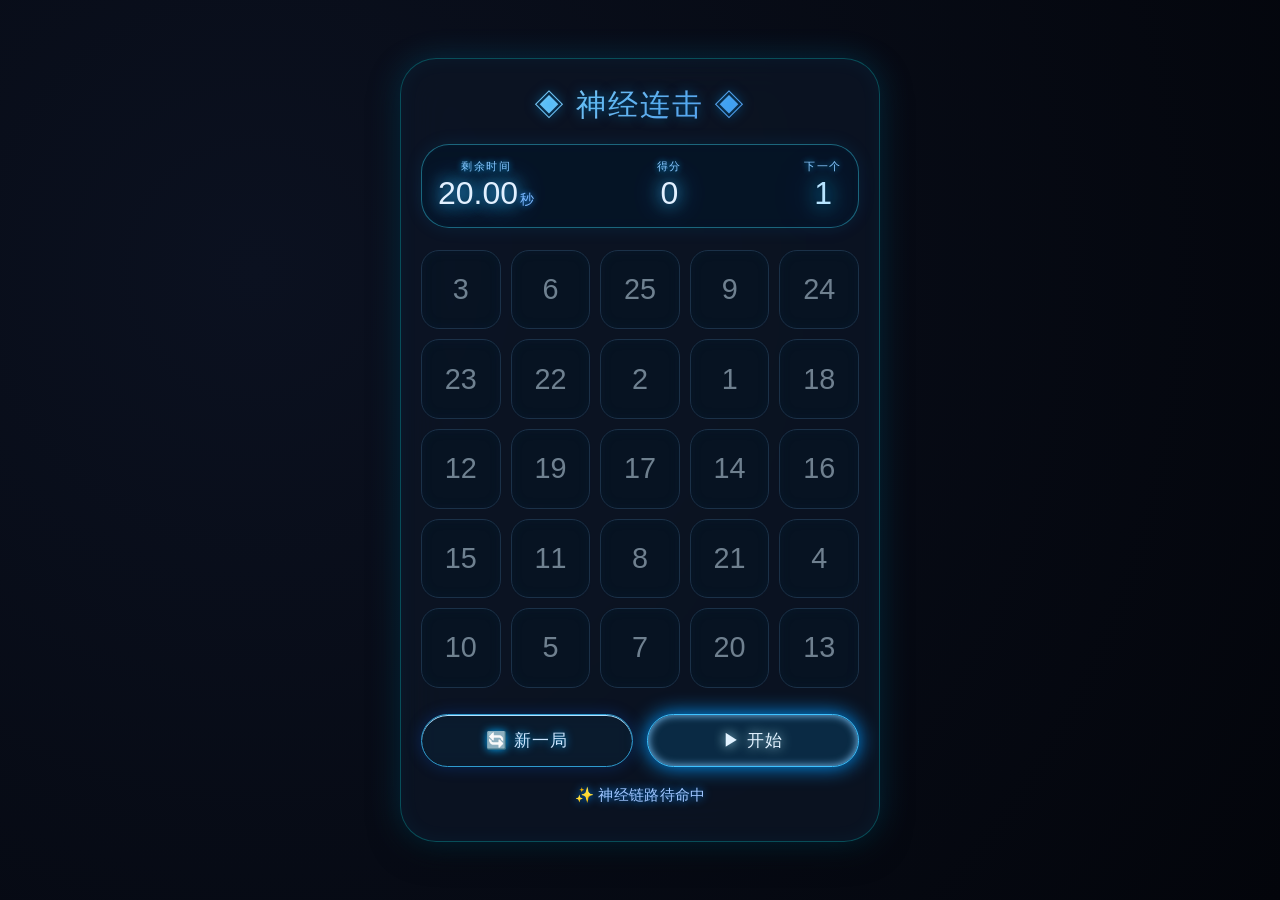
==== index.html @ 5bec57d3 "Rename number-game.html to index.html" ====
<!DOCTYPE html>
<html lang="zh">
<head>
  <meta charset="UTF-8">
  <meta name="viewport" content="width=device-width, initial-scale=1.0, maximum-scale=1.0, user-scalable=no, viewport-fit=cover">
  <title>神经连击 · 科技挑战</title>
  <style>
    * {
      box-sizing: border-box;
      margin: 0;
      user-select: none;
    }

    body {
      background: radial-gradient(circle at 20% 30%, #0b1120, #03050b);
      min-height: 100vh;
      display: flex;
      justify-content: center;
      align-items: center;
      font-family: 'Inter', 'Segoe UI', -apple-system, BlinkMacSystemFont, sans-serif;
      padding: 12px;
      margin: 0;
    }

    .game-container {
      max-width: 480px;
      width: 100%;
      background: rgba(12, 22, 38, 0.75);
      backdrop-filter: blur(20px);
      -webkit-backdrop-filter: blur(20px);
      border-radius: 36px;
      padding: 26px 20px 30px;
      border: 1px solid rgba(0, 255, 255, 0.25);
      box-shadow: 0 0 30px rgba(0, 180, 255, 0.2), 0 10px 30px rgba(0,0,0,0.6), inset 0 0 20px rgba(0, 200, 255, 0.05);
      transition: box-shadow 0.2s;
    }

    h1 {
      font-weight: 500;
      font-size: 1.9rem;
      letter-spacing: 2px;
      text-transform: uppercase;
      background: linear-gradient(135deg, #a0e9ff, #6cb4ee, #3f7ee6);
      -webkit-background-clip: text;
      background-clip: text;
      color: transparent;
      margin-bottom: 18px;
      text-align: center;
      text-shadow: 0 0 12px #00a6ff80;
    }

    /* 状态面板 — 科技发光 */
    .stats-panel {
      background: rgba(0, 20, 40, 0.5);
      border-radius: 28px;
      padding: 14px 16px;
      display: flex;
      justify-content: space-between;
      align-items: center;
      margin-bottom: 22px;
      border: 1px solid rgba(64, 224, 255, 0.4);
      box-shadow: 0 0 18px #00aaff1a, inset 0 0 6px #00e0ff0d;
      backdrop-filter: blur(4px);
    }

    .stat-item {
      display: flex;
      flex-direction: column;
      align-items: center;
    }

    .stat-label {
      font-size: 0.7rem;
      font-weight: 500;
      text-transform: uppercase;
      letter-spacing: 1.5px;
      color: #8dc9ff;
      text-shadow: 0 0 6px #0af;
    }

    .stat-value {
      font-size: 2rem;
      font-weight: 400;
      line-height: 1.2;
      color: #e2f0ff;
      text-shadow: 0 0 15px #3bc0ff, 0 0 30px #1e90ff;
      font-variant-numeric: tabular-nums;
    }

    .next-box .stat-value {
      color: #b7e4ff;
      text-shadow: 0 0 20px #00c8ff, 0 0 40px #0077ff;
    }

    .game-finished .next-box .stat-value {
      color: #4f6f8f !important;
      text-shadow: none !important;
      opacity: 0.5;
    }

    /* 网格 — 全息科技感 */
    .grid-container {
      display: grid;
      grid-template-columns: repeat(5, 1fr);
      gap: 10px;
      margin-bottom: 26px;
      aspect-ratio: 1 / 1;
    }

    .grid-cell {
      background: rgba(6, 20, 35, 0.7);
      backdrop-filter: blur(4px);
      -webkit-backdrop-filter: blur(4px);
      border-radius: 18px;
      border: 1.8px solid rgba(0, 210, 255, 0.5);
      box-shadow: 0 0 10px #00aaff33, inset 0 0 12px #002b4e;
      display: flex;
      align-items: center;
      justify-content: center;
      font-weight: 400;
      font-size: 1.8rem;
      color: #d6eeff;
      text-shadow: 0 0 12px #6cd0ff;
      transition: all 0.08s ease;
      aspect-ratio: 1 / 1;
      cursor: pointer;
      -webkit-tap-highlight-color: transparent;
    }

    /* 正确闪现 — 霓虹绿 */
    .grid-cell.correct-flash {
      background: #0f0f1f !important;
      border-color: #00ffc3 !important;
      box-shadow: 0 0 30px #00ffc3, inset 0 0 20px #00aa88 !important;
      color: #e0fff0 !important;
      text-shadow: 0 0 20px #aaffdd !important;
      transform: scale(0.96);
    }

    /* 错误闪现 — 霓虹红 */
    .grid-cell.wrong-flash {
      background: #1a0a0f !important;
      border-color: #ff3366 !important;
      box-shadow: 0 0 30px #ff3366, inset 0 0 15px #990033 !important;
      color: #ffe0e8 !important;
      text-shadow: 0 0 18px #ff99bb !important;
      transform: scale(0.96);
    }

    /* 未激活状态 */
    .game-inactive .grid-cell {
      opacity: 0.5;
      cursor: not-allowed;
      border-color: #2e506e;
      box-shadow: inset 0 0 8px #001e33;
      text-shadow: none;
    }

    .action-bar {
      display: flex;
      gap: 14px;
      justify-content: center;
    }

    /* 科技按钮 */
    .btn {
      background: rgba(10, 30, 50, 0.7);
      backdrop-filter: blur(8px);
      -webkit-backdrop-filter: blur(8px);
      border: 1.5px solid #2f9bcf;
      padding: 14px 16px;
      border-radius: 60px;
      font-weight: 500;
      font-size: 1.05rem;
      letter-spacing: 1px;
      color: #cce6ff;
      text-shadow: 0 0 8px #0af;
      flex: 1;
      cursor: pointer;
      transition: all 0.15s;
      box-shadow: 0 0 15px #0066ff40, inset 0 1px 0 #b0e0ff;
      -webkit-tap-highlight-color: transparent;
    }

    .btn:active {
      background: #1a4466;
      border-color: #7fd4ff;
      box-shadow: 0 0 22px #00a6ff, inset 0 0 8px #a0e0ff;
      transform: translateY(2px);
      color: white;
    }

    .btn-primary {
      background: #0a2a44;
      border: 1.8px solid #3ec2ff;
      color: #e2f2ff;
      box-shadow: 0 0 20px #0099ff, inset 0 0 8px #7fc9ff;
      text-shadow: 0 0 12px #b0f0ff;
    }

    .btn-primary:active {
      background: #1e4f7a;
      border-color: #a0e0ff;
      box-shadow: 0 0 30px #3ec2ff, inset 0 0 15px #cceeff;
    }

    .btn-primary:disabled {
      opacity: 0.4;
      pointer-events: none;
      border-color: #3f6a8f;
      box-shadow: none;
      text-shadow: none;
    }

    .message-area {
      margin-top: 18px;
      min-height: 26px;
      text-align: center;
      font-weight: 400;
      color: #9fc5ff;
      font-size: 0.95rem;
      text-shadow: 0 0 8px #0088ff;
      letter-spacing: 0.3px;
    }

    /* 小屏适配 */
    @media (max-width: 420px) {
      .game-container { padding: 20px 14px 24px; border-radius: 32px; }
      h1 { font-size: 1.6rem; }
      .stat-value { font-size: 1.7rem; }
      .grid-cell { font-size: 1.4rem; border-radius: 16px; }
      .btn { padding: 12px 10px; font-size: 0.95rem; }
    }

    @media (max-width: 360px) {
      .game-container { padding: 16px 10px 20px; }
      .stat-value { font-size: 1.4rem; }
      .grid-cell { font-size: 1.2rem; }
    }

    /* 附加单位微调 */
    .timer-unit {
      font-size: 0.9rem;
      margin-left: 2px;
      color: #7bb8ff;
      text-shadow: 0 0 6px #1e90ff;
      font-weight: 400;
    }
  </style>
</head>
<body>
<div class="game-container" id="gameContainer">
  <h1>◈ 神经连击 ◈</h1>

  <div class="stats-panel">
    <div class="stat-item">
      <span class="stat-label">剩余时间</span>
      <span class="stat-value" id="timerDisplay">20.00<span class="timer-unit">秒</span></span>
    </div>
    <div class="stat-item">
      <span class="stat-label">得分</span>
      <span class="stat-value" id="scoreDisplay">0</span>
    </div>
    <div class="stat-item next-box">
      <span class="stat-label">下一个</span>
      <span class="stat-value" id="nextDisplay">1</span>
    </div>
  </div>

  <div class="grid-container" id="gridContainer"></div>

  <div class="action-bar">
    <button class="btn" id="newGameBtn">🔄 新一局</button>
    <button class="btn btn-primary" id="startBtn">▶ 开始</button>
  </div>

  <div class="message-area" id="messageArea"></div>
</div>

<script>
  (function(){
    "use strict";

    const SIZE = 5;
    const TOTAL_CELLS = 25;
    const INIT_TIME = 20.0;

    let board = [];
    let expectedNumber = 1;
    let timeLeft = INIT_TIME;
    let gameActive = false;
    let gameFinished = false;
    let timerInterval = null;
    const TIMER_INTERVAL_MS = 20; // 毫秒刷新

    const gridEl = document.getElementById('gridContainer');
    const timerDisplay = document.getElementById('timerDisplay');
    const scoreDisplay = document.getElementById('scoreDisplay');
    const nextDisplay = document.getElementById('nextDisplay');
    const messageArea = document.getElementById('messageArea');
    const startBtn = document.getElementById('startBtn');
    const newGameBtn = document.getElementById('newGameBtn');
    const gameContainer = document.getElementById('gameContainer');

    // 辅助函数
    function shuffleArray(arr) {
      for (let i = arr.length - 1; i > 0; i--) {
        const j = Math.floor(Math.random() * (i + 1));
        [arr[i], arr[j]] = [arr[j], arr[i]];
      }
      return arr;
    }

    function generateRandomBoard() {
      const numbers = Array.from({ length: TOTAL_CELLS }, (_, i) => i + 1);
      shuffleArray(numbers);
      const newBoard = [];
      for (let i = 0; i < SIZE; i++) {
        const row = [];
        for (let j = 0; j < SIZE; j++) {
          row.push({ number: numbers[i * SIZE + j] });
        }
        newBoard.push(row);
      }
      return newBoard;
    }

    function resetBoardData() {
      board = generateRandomBoard();
      expectedNumber = 1;
    }

    function renderGrid() {
      gridEl.innerHTML = '';
      for (let r = 0; r < SIZE; r++) {
        for (let c = 0; c < SIZE; c++) {
          const cell = document.createElement('div');
          cell.className = 'grid-cell';
          cell.textContent = board[r][c].number;
          cell.dataset.row = r;
          cell.dataset.col = c;
          cell.dataset.number = board[r][c].number;
          gridEl.appendChild(cell);
        }
      }
      updateBodyClass();
    }

    // 更新时间显示，附加单位“秒”
    function formatTime(seconds) {
      if (seconds < 0) seconds = 0;
      const secs = Math.floor(seconds);
      const hundredths = Math.floor((seconds - secs) * 100);
      return `${secs}.${hundredths.toString().padStart(2, '0')}<span class="timer-unit">秒</span>`;
    }

    function updateStatsUI() {
      const score = Math.max(0, expectedNumber - 1);
      scoreDisplay.textContent = score;
      if (expectedNumber <= TOTAL_CELLS) {
        nextDisplay.textContent = expectedNumber;
      } else {
        nextDisplay.textContent = '✓';
      }
      // 更新 timer HTML（包含单位）
      timerDisplay.innerHTML = formatTime(timeLeft);
    }

    function updateFinishedClass() {
      if (gameFinished || timeLeft <= 0) {
        gameContainer.classList.add('game-finished');
      } else {
        gameContainer.classList.remove('game-finished');
      }
    }

    function updateBodyClass() {
      if (!gameActive || gameFinished) {
        gameContainer.classList.add('game-inactive');
      } else {
        gameContainer.classList.remove('game-inactive');
      }
    }

    function stopTimer() {
      if (timerInterval) {
        clearInterval(timerInterval);
        timerInterval = null;
      }
    }

    function startCountdown() {
      if (timerInterval) stopTimer();
      timerInterval = setInterval(() => {
        if (!gameActive) {
          stopTimer();
          return;
        }
        const decrement = TIMER_INTERVAL_MS / 1000;
        timeLeft = Math.max(0, timeLeft - decrement);
        updateStatsUI();
        
        if (timeLeft <= 0.005) {
          timeLeft = 0;
          updateStatsUI();
          gameActive = false;
          gameFinished = true;
          stopTimer();
          updateBodyClass();
          updateFinishedClass();
          messageArea.textContent = `⏰ 时间到 · 得分 ${expectedNumber - 1}`;
          startBtn.disabled = false;
          startBtn.textContent = '▶ 开始';
          renderGrid();
        }
      }, TIMER_INTERVAL_MS);
    }

    function finishGameVictory() {
      gameActive = false;
      gameFinished = true;
      stopTimer();
      updateBodyClass();
      updateFinishedClass();
      startBtn.disabled = false;
      startBtn.textContent = '▶ 开始';
      messageArea.textContent = `🎉 神经同步完成！满分 25`;
      renderGrid();
    }

    function flashCell(cellElement, type) {
      if (!cellElement) return;
      const flashClass = type === 'correct' ? 'correct-flash' : 'wrong-flash';
      cellElement.classList.add(flashClass);
      setTimeout(() => cellElement.classList.remove(flashClass), 200);
    }

    function handleCorrectClick(row, col, cellElement) {
      expectedNumber++;
      flashCell(cellElement, 'correct');
      updateStatsUI();
      if (expectedNumber > TOTAL_CELLS) {
        finishGameVictory();
      } else {
        messageArea.textContent = `⚡ 下一个 ${expectedNumber}`;
      }
    }

    function onGridClick(e) {
      const cell = e.target.closest('.grid-cell');
      if (!cell) return;
      if (!gameActive || gameFinished) {
        messageArea.textContent = '⏳ 点击「开始」激活';
        return;
      }
      const row = parseInt(cell.dataset.row);
      const col = parseInt(cell.dataset.col);
      const clickedNumber = board[row][col].number;
      if (clickedNumber === expectedNumber) {
        handleCorrectClick(row, col, cell);
      } else {
        flashCell(cell, 'wrong');
        messageArea.textContent = `❌ 应该点击 ${expectedNumber}`;
      }
    }

    function fullReset() {
      stopTimer();
      gameActive = false;
      gameFinished = false;
      resetBoardData();
      timeLeft = INIT_TIME;
      renderGrid();
      updateStatsUI();
      updateBodyClass();
      updateFinishedClass();
      startBtn.disabled = false;
      startBtn.textContent = '▶ 开始';
      messageArea.textContent = '🔄 新的一局 · 点击开始';
    }

    function startGame() {
      if (gameActive) return;
      if (timeLeft <= 0 || expectedNumber > TOTAL_CELLS || gameFinished) {
        fullReset();
        setTimeout(startGame, 20);
        return;
      }
      gameActive = true;
      gameFinished = false;
      startBtn.disabled = true;
      startBtn.textContent = '⚡ 进行中';
      messageArea.textContent = `🎯 从 1 开始 · 快！`;
      updateBodyClass();
      updateFinishedClass();
      if (timeLeft > 0) startCountdown();
      renderGrid();
      updateStatsUI();
    }

    function initApp() {
      resetBoardData();
      timeLeft = INIT_TIME;
      gameActive = false;
      gameFinished = false;
      renderGrid();
      updateStatsUI();
      updateBodyClass();
      updateFinishedClass();
      messageArea.textContent = '✨ 神经链路待命中';
      gridEl.addEventListener('click', onGridClick);
      startBtn.addEventListener('click', startGame);
      newGameBtn.addEventListener('click', fullReset);
    }

    initApp();
    window.addEventListener('touchstart', ()=>{}, { passive: true });
  })();
</script>
</body>
</html>
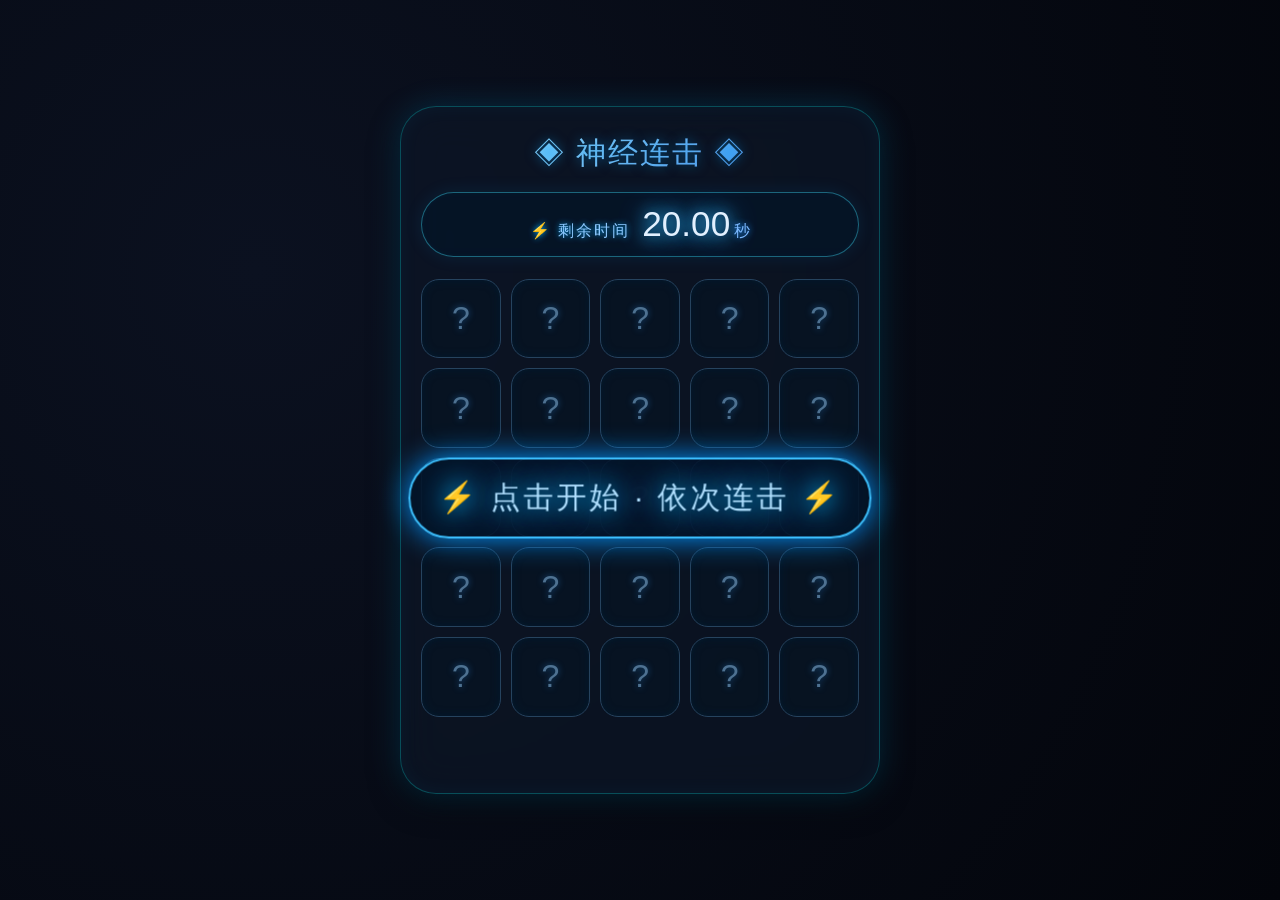
==== commit e21e9b79: "Update index.html" ====
--- a/index.html
+++ b/index.html
@@ -3,7 +3,7 @@
 <head>
   <meta charset="UTF-8">
   <meta name="viewport" content="width=device-width, initial-scale=1.0, maximum-scale=1.0, user-scalable=no, viewport-fit=cover">
-  <title>神经连击 · 科技挑战</title>
+  <title>神经连击 · 极简挑战</title>
   <style>
     * {
       box-sizing: border-box;
@@ -33,6 +33,7 @@
       border: 1px solid rgba(0, 255, 255, 0.25);
       box-shadow: 0 0 30px rgba(0, 180, 255, 0.2), 0 10px 30px rgba(0,0,0,0.6), inset 0 0 20px rgba(0, 200, 255, 0.05);
       transition: box-shadow 0.2s;
+      position: relative;
     }
 
     h1 {
@@ -49,37 +50,32 @@
       text-shadow: 0 0 12px #00a6ff80;
     }
 
-    /* 状态面板 — 科技发光 */
-    .stats-panel {
+    /* 计时器面板 — 只显示时间，居中 */
+    .timer-panel {
       background: rgba(0, 20, 40, 0.5);
-      border-radius: 28px;
-      padding: 14px 16px;
-      display: flex;
-      justify-content: space-between;
-      align-items: center;
+      border-radius: 48px;
+      padding: 10px 20px;
       margin-bottom: 22px;
       border: 1px solid rgba(64, 224, 255, 0.4);
       box-shadow: 0 0 18px #00aaff1a, inset 0 0 6px #00e0ff0d;
       backdrop-filter: blur(4px);
-    }
-
-    .stat-item {
       display: flex;
-      flex-direction: column;
-      align-items: center;
-    }
-
-    .stat-label {
-      font-size: 0.7rem;
+      justify-content: center;
+      align-items: baseline;
+    }
+
+    .timer-label {
+      font-size: 1rem;
       font-weight: 500;
       text-transform: uppercase;
-      letter-spacing: 1.5px;
+      letter-spacing: 2px;
       color: #8dc9ff;
       text-shadow: 0 0 6px #0af;
-    }
-
-    .stat-value {
-      font-size: 2rem;
+      margin-right: 12px;
+    }
+
+    .timer-value {
+      font-size: 2.2rem;
       font-weight: 400;
       line-height: 1.2;
       color: #e2f0ff;
@@ -87,23 +83,24 @@
       font-variant-numeric: tabular-nums;
     }
 
-    .next-box .stat-value {
-      color: #b7e4ff;
-      text-shadow: 0 0 20px #00c8ff, 0 0 40px #0077ff;
-    }
-
-    .game-finished .next-box .stat-value {
-      color: #4f6f8f !important;
-      text-shadow: none !important;
-      opacity: 0.5;
-    }
-
-    /* 网格 — 全息科技感 */
+    .timer-unit {
+      font-size: 1rem;
+      margin-left: 4px;
+      color: #7bb8ff;
+      text-shadow: 0 0 6px #1e90ff;
+      font-weight: 400;
+    }
+
+    /* 网格区域 — 相对定位用于居中提示 */
+    .grid-wrapper {
+      position: relative;
+      margin-bottom: 20px;
+    }
+
     .grid-container {
       display: grid;
       grid-template-columns: repeat(5, 1fr);
       gap: 10px;
-      margin-bottom: 26px;
       aspect-ratio: 1 / 1;
     }
 
@@ -127,7 +124,45 @@
       -webkit-tap-highlight-color: transparent;
     }
 
-    /* 正确闪现 — 霓虹绿 */
+    /* 隐藏数字（开始前）显示为 "?" */
+    .grid-cell.hidden-number {
+      color: #5f8aae;
+      text-shadow: 0 0 6px #1e62a0;
+      font-size: 2rem;
+      font-weight: 300;
+    }
+
+    /* 居中可点击引导 — 合并开始功能 */
+    .center-guide {
+      position: absolute;
+      top: 50%;
+      left: 50%;
+      transform: translate(-50%, -50%);
+      font-size: 1.9rem;
+      font-weight: 500;
+      color: #b0e0ff;
+      text-shadow: 0 0 25px #00c8ff, 0 0 40px #0077ff;
+      background: rgba(0, 20, 40, 0.6);
+      backdrop-filter: blur(12px);
+      -webkit-backdrop-filter: blur(12px);
+      padding: 18px 28px;
+      border-radius: 60px;
+      border: 2px solid #3ec2ff;
+      white-space: nowrap;
+      letter-spacing: 3px;
+      z-index: 10;
+      cursor: pointer;
+      box-shadow: 0 0 30px #0099ff;
+      transition: transform 0.15s, box-shadow 0.15s;
+    }
+
+    .center-guide:active {
+      transform: translate(-50%, -48%);
+      box-shadow: 0 0 40px #3ec2ff;
+      background: rgba(20, 50, 80, 0.7);
+    }
+
+    /* 正确/错误闪现 */
     .grid-cell.correct-flash {
       background: #0f0f1f !important;
       border-color: #00ffc3 !important;
@@ -137,7 +172,6 @@
       transform: scale(0.96);
     }
 
-    /* 错误闪现 — 霓虹红 */
     .grid-cell.wrong-flash {
       background: #1a0a0f !important;
       border-color: #ff3366 !important;
@@ -147,104 +181,137 @@
       transform: scale(0.96);
     }
 
-    /* 未激活状态 */
     .game-inactive .grid-cell {
-      opacity: 0.5;
-      cursor: not-allowed;
+      opacity: 0.8;
       border-color: #2e506e;
       box-shadow: inset 0 0 8px #001e33;
-      text-shadow: none;
-    }
-
-    .action-bar {
-      display: flex;
-      gap: 14px;
-      justify-content: center;
-    }
-
-    /* 科技按钮 */
-    .btn {
-      background: rgba(10, 30, 50, 0.7);
-      backdrop-filter: blur(8px);
-      -webkit-backdrop-filter: blur(8px);
-      border: 1.5px solid #2f9bcf;
-      padding: 14px 16px;
-      border-radius: 60px;
-      font-weight: 500;
-      font-size: 1.05rem;
-      letter-spacing: 1px;
-      color: #cce6ff;
-      text-shadow: 0 0 8px #0af;
-      flex: 1;
-      cursor: pointer;
-      transition: all 0.15s;
-      box-shadow: 0 0 15px #0066ff40, inset 0 1px 0 #b0e0ff;
-      -webkit-tap-highlight-color: transparent;
-    }
-
-    .btn:active {
-      background: #1a4466;
-      border-color: #7fd4ff;
-      box-shadow: 0 0 22px #00a6ff, inset 0 0 8px #a0e0ff;
-      transform: translateY(2px);
-      color: white;
-    }
-
-    .btn-primary {
-      background: #0a2a44;
-      border: 1.8px solid #3ec2ff;
-      color: #e2f2ff;
-      box-shadow: 0 0 20px #0099ff, inset 0 0 8px #7fc9ff;
-      text-shadow: 0 0 12px #b0f0ff;
-    }
-
-    .btn-primary:active {
-      background: #1e4f7a;
-      border-color: #a0e0ff;
-      box-shadow: 0 0 30px #3ec2ff, inset 0 0 15px #cceeff;
-    }
-
-    .btn-primary:disabled {
-      opacity: 0.4;
-      pointer-events: none;
-      border-color: #3f6a8f;
-      box-shadow: none;
-      text-shadow: none;
-    }
-
+    }
+
+    /* 消息区仅用于错误提示 */
     .message-area {
-      margin-top: 18px;
+      margin-top: 16px;
       min-height: 26px;
       text-align: center;
       font-weight: 400;
-      color: #9fc5ff;
+      color: #ffaa80;
       font-size: 0.95rem;
-      text-shadow: 0 0 8px #0088ff;
+      text-shadow: 0 0 8px #ff5500;
       letter-spacing: 0.3px;
+    }
+
+    /* 分享面板 — 无边框，强化等级，弱化得分，按钮下移 */
+    .share-panel {
+      position: absolute;
+      top: 16px;
+      left: 16px;
+      right: 16px;
+      bottom: 16px;
+      background: rgba(5, 18, 30, 0.98);
+      backdrop-filter: blur(30px);
+      -webkit-backdrop-filter: blur(30px);
+      border-radius: 40px;
+      /* 取消边框 */
+      border: none;
+      box-shadow: 0 0 60px #00aaff, inset 0 0 30px #003366;
+      display: flex;
+      flex-direction: column;
+      align-items: center;
+      justify-content: center;
+      padding: 40px 24px;
+      z-index: 50;
+      transition: opacity 0.25s;
+    }
+
+    .share-panel.hidden {
+      display: none;
+    }
+
+    .share-rank-icon {
+      font-size: 6rem;
+      margin-bottom: 20px;
+      filter: drop-shadow(0 0 30px cyan);
+    }
+
+    /* 得分行：标签和分数在同一行，字体完全一致 */
+    .share-score-row {
+      display: flex;
+      align-items: baseline;
+      justify-content: center;
+      gap: 8px;
+      margin-bottom: 25px;
+    }
+
+    .share-score-label,
+    .share-score-value {
+      font-size: 2.2rem;
+      font-weight: 300;
+      color: #b0c8e0;
+      text-shadow: 0 0 15px #1e62a0;
+      line-height: 1;
+    }
+
+    /* 等级强化：更大更亮 */
+    .share-rank-title {
+      font-size: 2.8rem;
+      font-weight: 500;
+      color: #e0f0ff;
+      text-shadow: 0 0 30px #3ec2ff, 0 0 60px #1e90ff;
+      margin: 10px 0 8px;
+      text-align: center;
+      letter-spacing: 2px;
+    }
+
+    .share-subtitle {
+      font-size: 1.2rem;
+      color: #7fb4e0;
+      margin-bottom: 40px;  /* 增加底部间距，让按钮更靠下 */
+      letter-spacing: 1px;
+    }
+
+    /* 再来一局按钮缩小、不加粗、向下移动 */
+    .share-btn {
+      background: transparent;
+      border: 2px solid #3ec2ff;
+      color: #cce6ff;
+      padding: 10px 28px;
+      border-radius: 50px;
+      font-size: 1.1rem;
+      font-weight: 400;
+      margin-top: 30px;      /* 进一步下移 */
+      box-shadow: 0 0 20px #0099ff;
+      cursor: pointer;
+      backdrop-filter: blur(8px);
+      transition: all 0.15s;
+      text-shadow: 0 0 5px #7fc9ff;
+    }
+
+    .share-btn:active {
+      background: #1a4466;
+      border-color: #a0e0ff;
+      box-shadow: 0 0 30px #3ec2ff;
+      transform: translateY(3px);
     }
 
     /* 小屏适配 */
     @media (max-width: 420px) {
-      .game-container { padding: 20px 14px 24px; border-radius: 32px; }
+      .game-container { padding: 20px 14px 24px; }
       h1 { font-size: 1.6rem; }
-      .stat-value { font-size: 1.7rem; }
+      .timer-value { font-size: 1.8rem; }
       .grid-cell { font-size: 1.4rem; border-radius: 16px; }
-      .btn { padding: 12px 10px; font-size: 0.95rem; }
+      .center-guide { font-size: 1.4rem; padding: 14px 20px; white-space: nowrap; }
+      .share-rank-icon { font-size: 5rem; }
+      .share-score-label,
+      .share-score-value { font-size: 1.8rem; }
+      .share-rank-title { font-size: 2.2rem; }
+      .share-btn { font-size: 1rem; padding: 8px 24px; }
     }
 
     @media (max-width: 360px) {
       .game-container { padding: 16px 10px 20px; }
-      .stat-value { font-size: 1.4rem; }
+      .timer-value { font-size: 1.5rem; }
       .grid-cell { font-size: 1.2rem; }
-    }
-
-    /* 附加单位微调 */
-    .timer-unit {
-      font-size: 0.9rem;
-      margin-left: 2px;
-      color: #7bb8ff;
-      text-shadow: 0 0 6px #1e90ff;
-      font-weight: 400;
+      .center-guide { font-size: 1.2rem; padding: 10px 16px; }
+      .share-rank-title { font-size: 1.9rem; }
     }
   </style>
 </head>
@@ -252,29 +319,35 @@
 <div class="game-container" id="gameContainer">
   <h1>◈ 神经连击 ◈</h1>
 
-  <div class="stats-panel">
-    <div class="stat-item">
-      <span class="stat-label">剩余时间</span>
-      <span class="stat-value" id="timerDisplay">20.00<span class="timer-unit">秒</span></span>
+  <!-- 主游戏区域 -->
+  <div id="gameMainArea">
+    <div class="timer-panel">
+      <span class="timer-label">⚡ 剩余时间</span>
+      <span class="timer-value" id="timerDisplay">20.00<span class="timer-unit">秒</span></span>
     </div>
-    <div class="stat-item">
-      <span class="stat-label">得分</span>
-      <span class="stat-value" id="scoreDisplay">0</span>
+
+    <div class="grid-wrapper">
+      <div class="grid-container" id="gridContainer"></div>
+      <div class="center-guide" id="centerGuide">⚡ 点击开始 · 依次连击 ⚡</div>
     </div>
-    <div class="stat-item next-box">
-      <span class="stat-label">下一个</span>
-      <span class="stat-value" id="nextDisplay">1</span>
+
+    <div class="message-area" id="messageArea"></div>
+  </div>
+
+  <!-- 分享面板 (无边框) -->
+  <div class="share-panel hidden" id="sharePanel">
+    <div class="share-rank-icon" id="shareIcon">🧠</div>
+    
+    <!-- 得分与数字同行，样式一致 -->
+    <div class="share-score-row">
+      <span class="share-score-label">得分</span>
+      <span class="share-score-value" id="shareScore">0</span>
     </div>
+
+    <div class="share-rank-title" id="shareRankTitle">入门神经元</div>
+    <div class="share-subtitle" id="shareSubtitle">—— 继续同步 ——</div>
+    <button class="share-btn" id="playAgainBtn">↻ 再来一局</button>
   </div>
-
-  <div class="grid-container" id="gridContainer"></div>
-
-  <div class="action-bar">
-    <button class="btn" id="newGameBtn">🔄 新一局</button>
-    <button class="btn btn-primary" id="startBtn">▶ 开始</button>
-  </div>
-
-  <div class="message-area" id="messageArea"></div>
 </div>
 
 <script>
@@ -291,18 +364,57 @@
     let gameActive = false;
     let gameFinished = false;
     let timerInterval = null;
-    const TIMER_INTERVAL_MS = 20; // 毫秒刷新
+    const TIMER_INTERVAL_MS = 20;
+
+    // 音效
+    let audioCtx = null;
+    function initAudio() {
+      if (audioCtx) return audioCtx;
+      try {
+        audioCtx = new (window.AudioContext || window.webkitAudioContext)();
+      } catch(e) {}
+      return audioCtx;
+    }
+    function playCorrectSound() {
+      const ctx = initAudio();
+      if (!ctx) return;
+      if (ctx.state === 'suspended') ctx.resume().then(() => playTone(ctx, 880, 0.09, 'sine', 0.15, 1320));
+      else playTone(ctx, 880, 0.09, 'sine', 0.15, 1320);
+    }
+    function playWrongSound() {
+      const ctx = initAudio();
+      if (!ctx) return;
+      if (ctx.state === 'suspended') ctx.resume().then(() => playTone(ctx, 280, 0.15, 'sawtooth', 0.2, 220));
+      else playTone(ctx, 280, 0.15, 'sawtooth', 0.2, 220);
+    }
+    function playTone(ctx, freq, duration, type='sine', volume=0.18, endFreq=null) {
+      const now = ctx.currentTime;
+      const osc = ctx.createOscillator();
+      const gain = ctx.createGain();
+      osc.type = type;
+      osc.frequency.setValueAtTime(freq, now);
+      if (endFreq) osc.frequency.exponentialRampToValueAtTime(endFreq, now + duration);
+      gain.gain.setValueAtTime(volume, now);
+      gain.gain.exponentialRampToValueAtTime(0.001, now + duration);
+      osc.connect(gain).connect(ctx.destination);
+      osc.start();
+      osc.stop(now + duration);
+    }
 
     const gridEl = document.getElementById('gridContainer');
     const timerDisplay = document.getElementById('timerDisplay');
-    const scoreDisplay = document.getElementById('scoreDisplay');
-    const nextDisplay = document.getElementById('nextDisplay');
     const messageArea = document.getElementById('messageArea');
-    const startBtn = document.getElementById('startBtn');
-    const newGameBtn = document.getElementById('newGameBtn');
+    const centerGuide = document.getElementById('centerGuide');
     const gameContainer = document.getElementById('gameContainer');
-
-    // 辅助函数
+    const gameMainArea = document.getElementById('gameMainArea');
+    const sharePanel = document.getElementById('sharePanel');
+    const playAgainBtn = document.getElementById('playAgainBtn');
+
+    const shareIcon = document.getElementById('shareIcon');
+    const shareScore = document.getElementById('shareScore');
+    const shareRankTitle = document.getElementById('shareRankTitle');
+    const shareSubtitle = document.getElementById('shareSubtitle');
+
     function shuffleArray(arr) {
       for (let i = arr.length - 1; i > 0; i--) {
         const j = Math.floor(Math.random() * (i + 1));
@@ -332,21 +444,35 @@
 
     function renderGrid() {
       gridEl.innerHTML = '';
+      const hideNumbers = (!gameActive && !gameFinished);
+      
       for (let r = 0; r < SIZE; r++) {
         for (let c = 0; c < SIZE; c++) {
           const cell = document.createElement('div');
           cell.className = 'grid-cell';
-          cell.textContent = board[r][c].number;
+          if (hideNumbers) {
+            cell.classList.add('hidden-number');
+            cell.textContent = '?';
+          } else {
+            cell.textContent = board[r][c].number;
+          }
           cell.dataset.row = r;
           cell.dataset.col = c;
           cell.dataset.number = board[r][c].number;
           gridEl.appendChild(cell);
         }
       }
+      
+      if (!gameActive && !gameFinished) {
+        centerGuide.style.display = 'block';
+        centerGuide.textContent = '⚡ 点击开始 · 依次连击 ⚡';
+      } else {
+        centerGuide.style.display = 'none';
+      }
+      
       updateBodyClass();
     }
 
-    // 更新时间显示，附加单位“秒”
     function formatTime(seconds) {
       if (seconds < 0) seconds = 0;
       const secs = Math.floor(seconds);
@@ -354,15 +480,7 @@
       return `${secs}.${hundredths.toString().padStart(2, '0')}<span class="timer-unit">秒</span>`;
     }
 
-    function updateStatsUI() {
-      const score = Math.max(0, expectedNumber - 1);
-      scoreDisplay.textContent = score;
-      if (expectedNumber <= TOTAL_CELLS) {
-        nextDisplay.textContent = expectedNumber;
-      } else {
-        nextDisplay.textContent = '✓';
-      }
-      // 更新 timer HTML（包含单位）
+    function updateTimerUI() {
       timerDisplay.innerHTML = formatTime(timeLeft);
     }
 
@@ -387,6 +505,16 @@
         clearInterval(timerInterval);
         timerInterval = null;
       }
+    }
+
+    function proceedToShare() {
+      stopTimer();
+      gameActive = false;
+      gameFinished = true;
+      updateBodyClass();
+      updateFinishedClass();
+      renderGrid();
+      showSharePanel();
     }
 
     function startCountdown() {
@@ -398,34 +526,18 @@
         }
         const decrement = TIMER_INTERVAL_MS / 1000;
         timeLeft = Math.max(0, timeLeft - decrement);
-        updateStatsUI();
+        updateTimerUI();
         
         if (timeLeft <= 0.005) {
           timeLeft = 0;
-          updateStatsUI();
-          gameActive = false;
-          gameFinished = true;
-          stopTimer();
-          updateBodyClass();
-          updateFinishedClass();
-          messageArea.textContent = `⏰ 时间到 · 得分 ${expectedNumber - 1}`;
-          startBtn.disabled = false;
-          startBtn.textContent = '▶ 开始';
-          renderGrid();
+          updateTimerUI();
+          proceedToShare();
         }
       }, TIMER_INTERVAL_MS);
     }
 
     function finishGameVictory() {
-      gameActive = false;
-      gameFinished = true;
-      stopTimer();
-      updateBodyClass();
-      updateFinishedClass();
-      startBtn.disabled = false;
-      startBtn.textContent = '▶ 开始';
-      messageArea.textContent = `🎉 神经同步完成！满分 25`;
-      renderGrid();
+      proceedToShare();
     }
 
     function flashCell(cellElement, type) {
@@ -438,7 +550,7 @@
     function handleCorrectClick(row, col, cellElement) {
       expectedNumber++;
       flashCell(cellElement, 'correct');
-      updateStatsUI();
+      playCorrectSound();
       if (expectedNumber > TOTAL_CELLS) {
         finishGameVictory();
       } else {
@@ -450,7 +562,7 @@
       const cell = e.target.closest('.grid-cell');
       if (!cell) return;
       if (!gameActive || gameFinished) {
-        messageArea.textContent = '⏳ 点击「开始」激活';
+        messageArea.textContent = '⏳ 点击上方「开始」';
         return;
       }
       const row = parseInt(cell.dataset.row);
@@ -460,6 +572,7 @@
         handleCorrectClick(row, col, cell);
       } else {
         flashCell(cell, 'wrong');
+        playWrongSound();
         messageArea.textContent = `❌ 应该点击 ${expectedNumber}`;
       }
     }
@@ -471,12 +584,11 @@
       resetBoardData();
       timeLeft = INIT_TIME;
       renderGrid();
-      updateStatsUI();
+      updateTimerUI();
       updateBodyClass();
       updateFinishedClass();
-      startBtn.disabled = false;
-      startBtn.textContent = '▶ 开始';
-      messageArea.textContent = '🔄 新的一局 · 点击开始';
+      messageArea.textContent = '';
+      hideSharePanel();
     }
 
     function startGame() {
@@ -488,14 +600,40 @@
       }
       gameActive = true;
       gameFinished = false;
-      startBtn.disabled = true;
-      startBtn.textContent = '⚡ 进行中';
       messageArea.textContent = `🎯 从 1 开始 · 快！`;
       updateBodyClass();
       updateFinishedClass();
+      renderGrid();
       if (timeLeft > 0) startCountdown();
-      renderGrid();
-      updateStatsUI();
+      updateTimerUI();
+    }
+
+    function getRankFromScore(score) {
+      if (score <= 5) return { title: '🧬 入门神经元', icon: '🦠', sub: '突触还没长全' };
+      if (score <= 10) return { title: '⚡ 突触学徒', icon: '🔌', sub: '偶尔漏电' };
+      if (score <= 15) return { title: '🌐 神经漫游者', icon: '🧿', sub: '信号开始清晰' };
+      if (score <= 20) return { title: '🚀 超频意识', icon: '💫', sub: '接近光速反应' };
+      return { title: '🧠 全脑同步大师', icon: '♾️', sub: '已解锁终极专注' };
+    }
+
+    function updateSharePanel() {
+      const score = Math.max(0, expectedNumber - 1);
+      const rank = getRankFromScore(score);
+      shareScore.textContent = score;
+      shareIcon.textContent = rank.icon;
+      shareRankTitle.textContent = rank.title;
+      shareSubtitle.textContent = `—— ${rank.sub} ——`;
+    }
+
+    function showSharePanel() {
+      updateSharePanel();
+      gameMainArea.style.display = 'none';
+      sharePanel.classList.remove('hidden');
+    }
+
+    function hideSharePanel() {
+      sharePanel.classList.add('hidden');
+      gameMainArea.style.display = 'block';
     }
 
     function initApp() {
@@ -504,13 +642,24 @@
       gameActive = false;
       gameFinished = false;
       renderGrid();
-      updateStatsUI();
+      updateTimerUI();
       updateBodyClass();
       updateFinishedClass();
-      messageArea.textContent = '✨ 神经链路待命中';
+      messageArea.textContent = '';
+      
       gridEl.addEventListener('click', onGridClick);
-      startBtn.addEventListener('click', startGame);
-      newGameBtn.addEventListener('click', fullReset);
+      
+      centerGuide.addEventListener('click', (e) => {
+        e.stopPropagation();
+        startGame();
+      });
+      
+      playAgainBtn.addEventListener('click', () => {
+        fullReset();
+      });
+      
+      sharePanel.classList.add('hidden');
+      gameMainArea.style.display = 'block';
     }
 
     initApp();
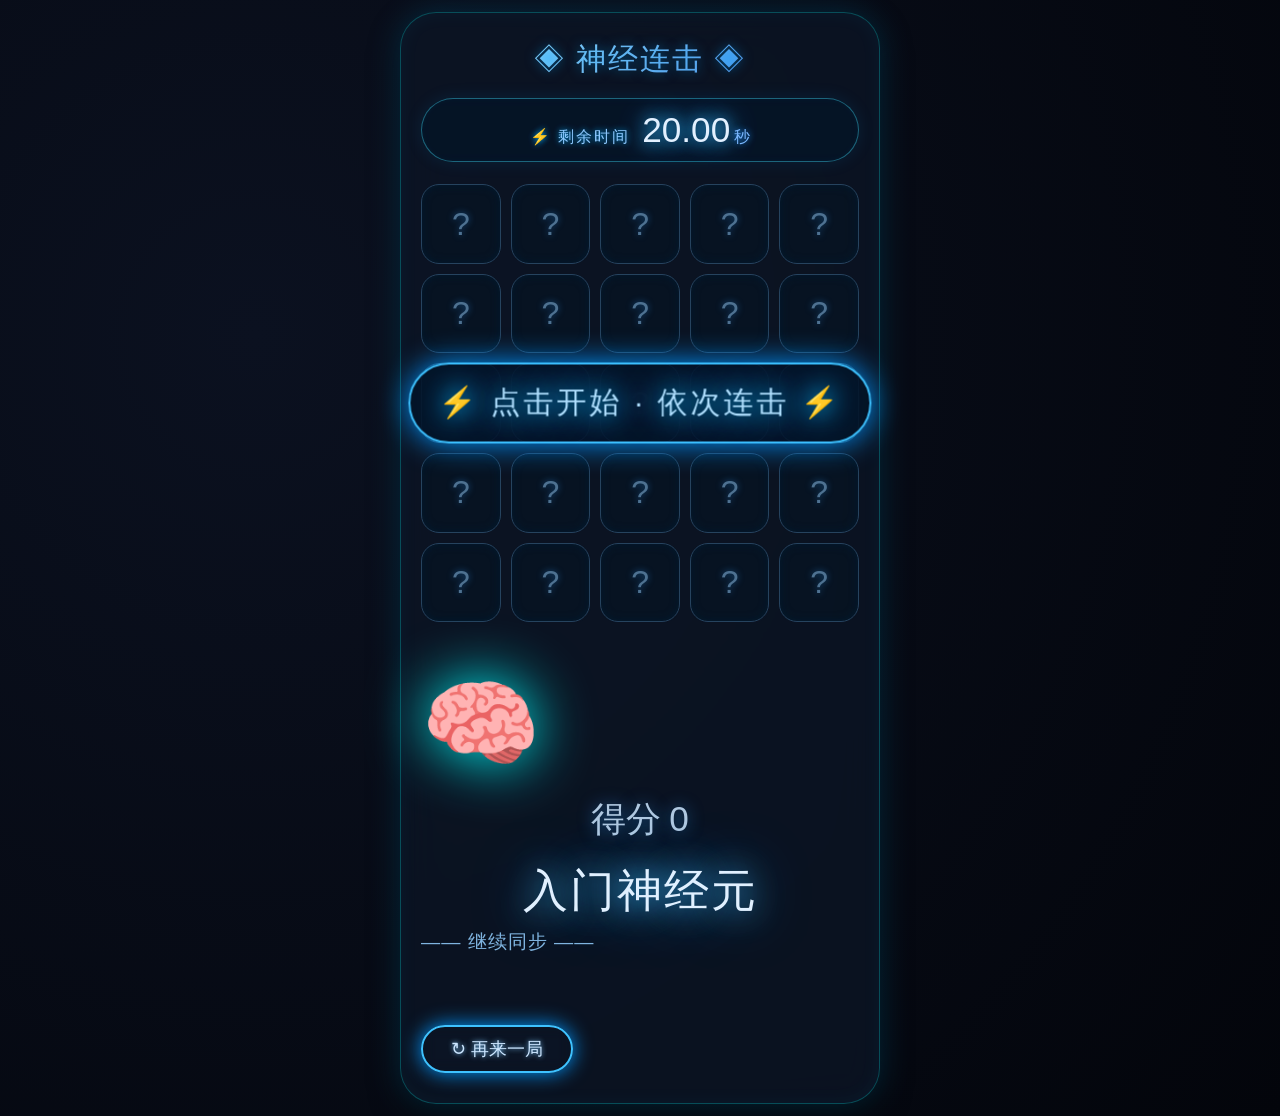
==== commit 15ddc72c: "Remove share panel from index.html" ====
--- a/index.html
+++ b/index.html
@@ -335,7 +335,6 @@
   </div>
 
   <!-- 分享面板 (无边框) -->
-  <div class="share-panel hidden" id="sharePanel">
     <div class="share-rank-icon" id="shareIcon">🧠</div>
     
     <!-- 得分与数字同行，样式一致 -->
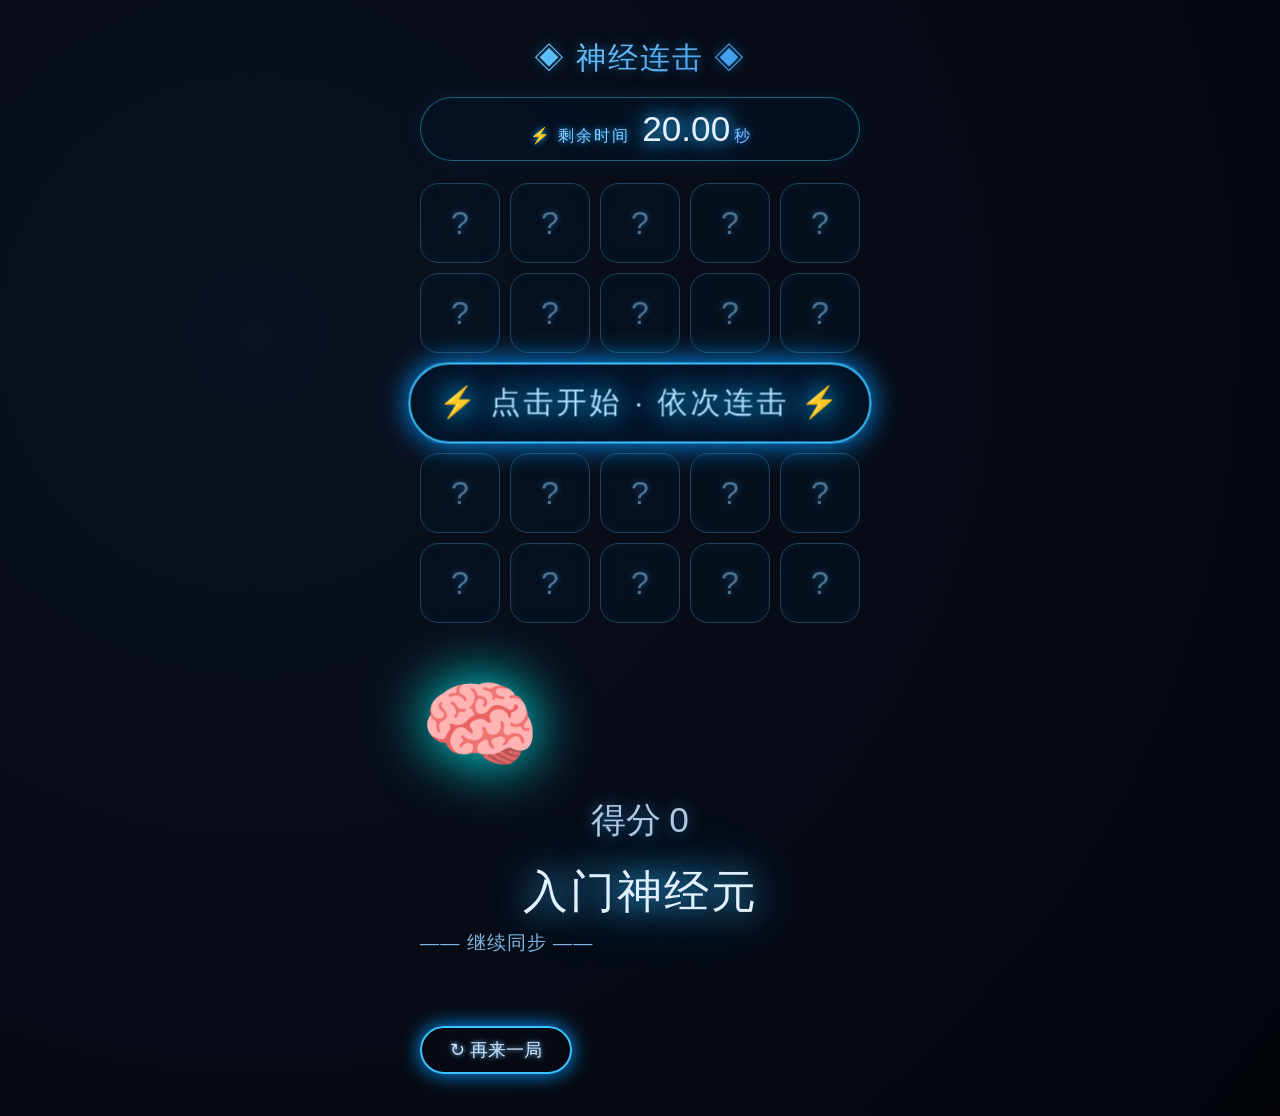
==== commit 0ed35fa5: "移除首页游戏容器的边框和阴影效果 - 移除 .game-container 的 border、box-shadow 和 backdrop-filter - 将背景改为透明，移除圆角效果 - 简化容器样" ====
--- a/index.html
+++ b/index.html
@@ -25,14 +25,14 @@
     .game-container {
       max-width: 480px;
       width: 100%;
-      background: rgba(12, 22, 38, 0.75);
-      backdrop-filter: blur(20px);
-      -webkit-backdrop-filter: blur(20px);
-      border-radius: 36px;
+      background: transparent;
+      backdrop-filter: none;
+      -webkit-backdrop-filter: none;
+      border-radius: 0;
       padding: 26px 20px 30px;
-      border: 1px solid rgba(0, 255, 255, 0.25);
-      box-shadow: 0 0 30px rgba(0, 180, 255, 0.2), 0 10px 30px rgba(0,0,0,0.6), inset 0 0 20px rgba(0, 200, 255, 0.05);
-      transition: box-shadow 0.2s;
+      border: none;
+      box-shadow: none;
+      transition: none;
       position: relative;
     }
 
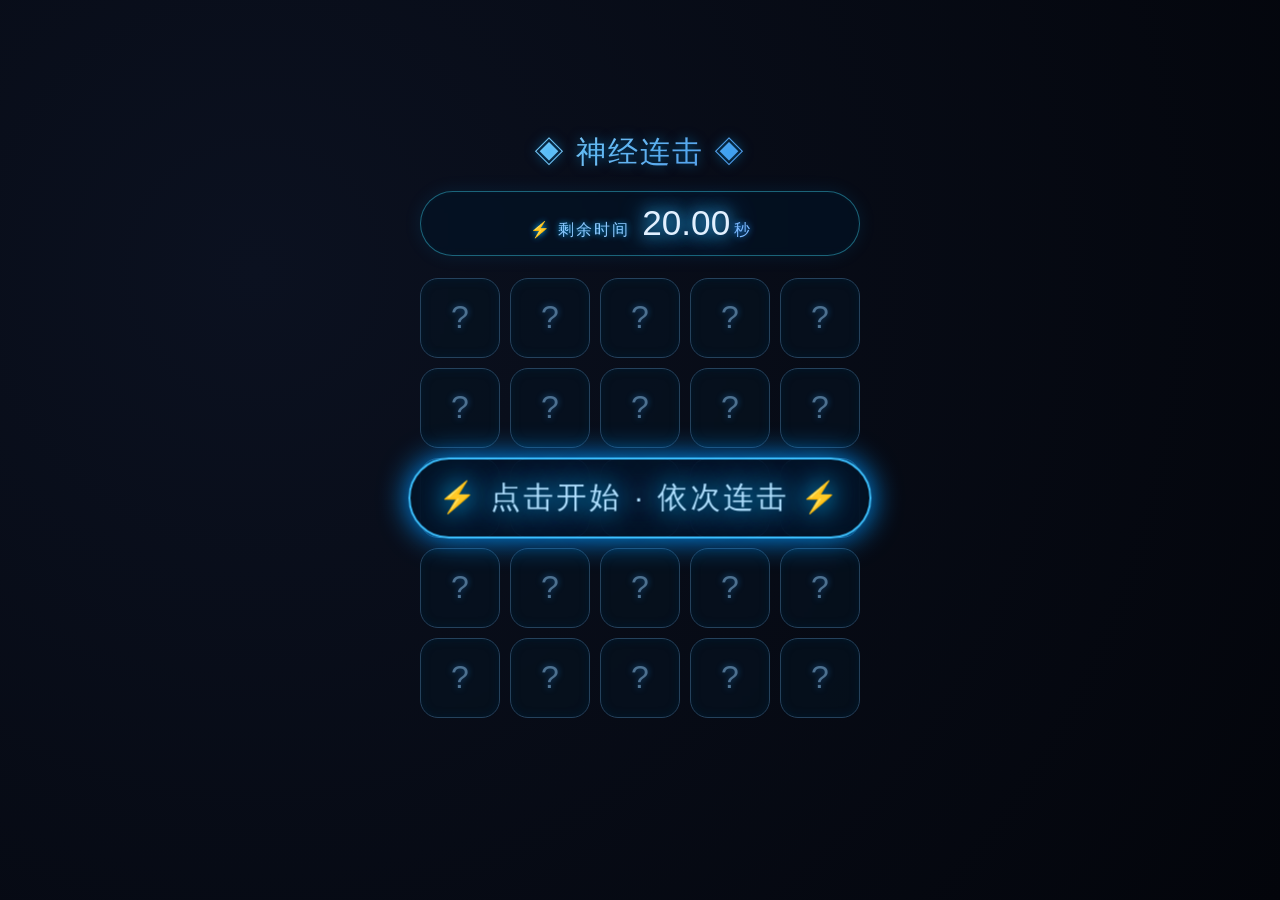
==== commit 53fd41e8: "修复分享面板HTML结构缺失问题 - 添加分享面板外层容器 div.share-panel#sharePanel - 修复因缺少开始标签导致的DOM结构错误 - 恢复"再来一局"按钮功能  🤖 Gen" ====
--- a/index.html
+++ b/index.html
@@ -335,6 +335,7 @@
   </div>
 
   <!-- 分享面板 (无边框) -->
+  <div class="share-panel" id="sharePanel">
     <div class="share-rank-icon" id="shareIcon">🧠</div>
     
     <!-- 得分与数字同行，样式一致 -->
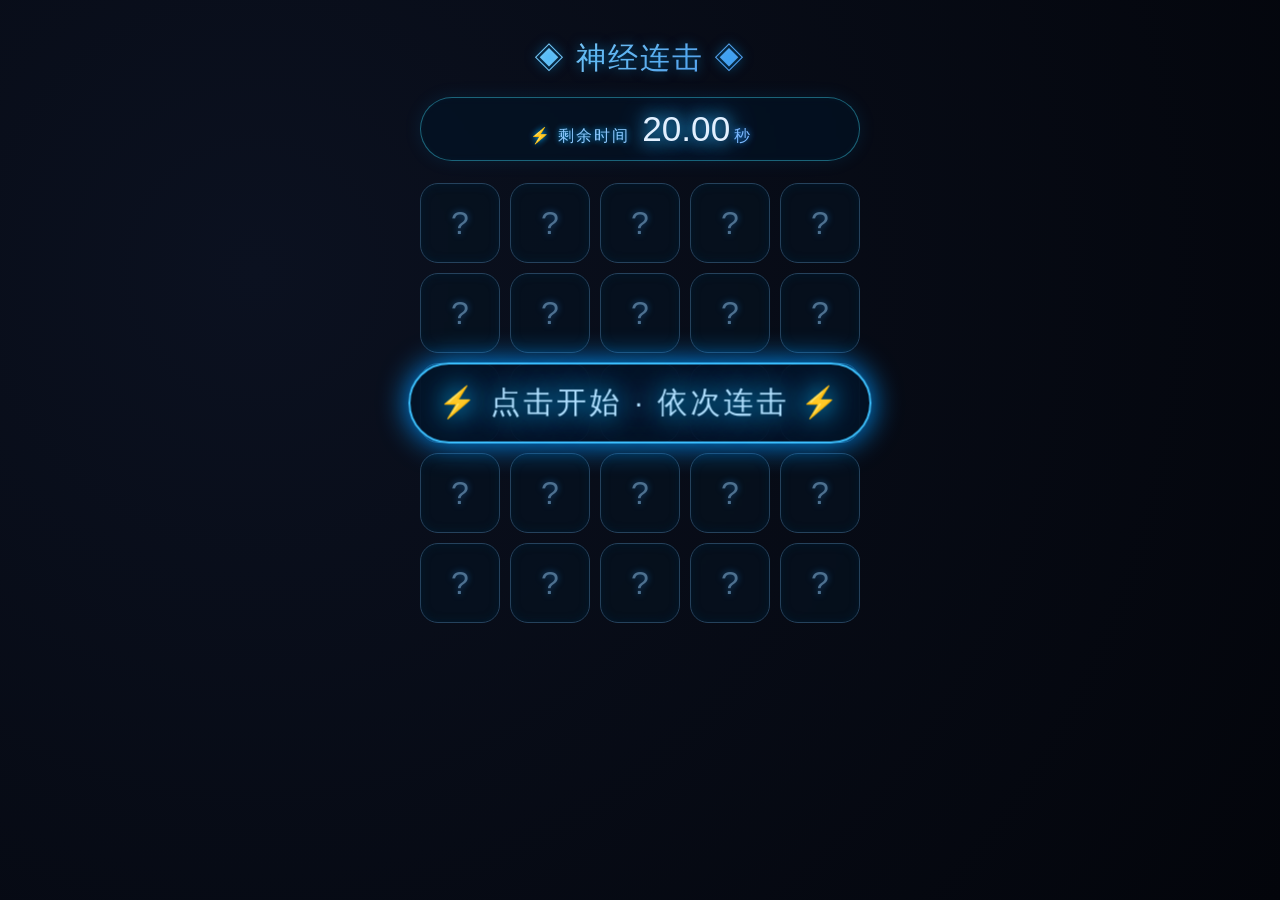
==== commit 2a326abf: "修复再来一局功能和页面布局问题 - 修复fullReset函数，确保分享面板完全隐藏 - 修改body布局为flex-start，允许内容滚动 - 添加overflow-y支持，解决移动端页面溢出问题" ====
--- a/index.html
+++ b/index.html
@@ -16,10 +16,11 @@
       min-height: 100vh;
       display: flex;
       justify-content: center;
-      align-items: center;
+      align-items: flex-start;
       font-family: 'Inter', 'Segoe UI', -apple-system, BlinkMacSystemFont, sans-serif;
       padding: 12px;
       margin: 0;
+      overflow-y: auto;
     }
 
     .game-container {
@@ -588,7 +589,14 @@
       updateBodyClass();
       updateFinishedClass();
       messageArea.textContent = '';
-      hideSharePanel();
+      // 确保分享面板完全隐藏，游戏区域显示
+      if (sharePanel) {
+        sharePanel.classList.add('hidden');
+        sharePanel.style.display = 'none';
+      }
+      if (gameMainArea) {
+        gameMainArea.style.display = 'block';
+      }
     }
 
     function startGame() {
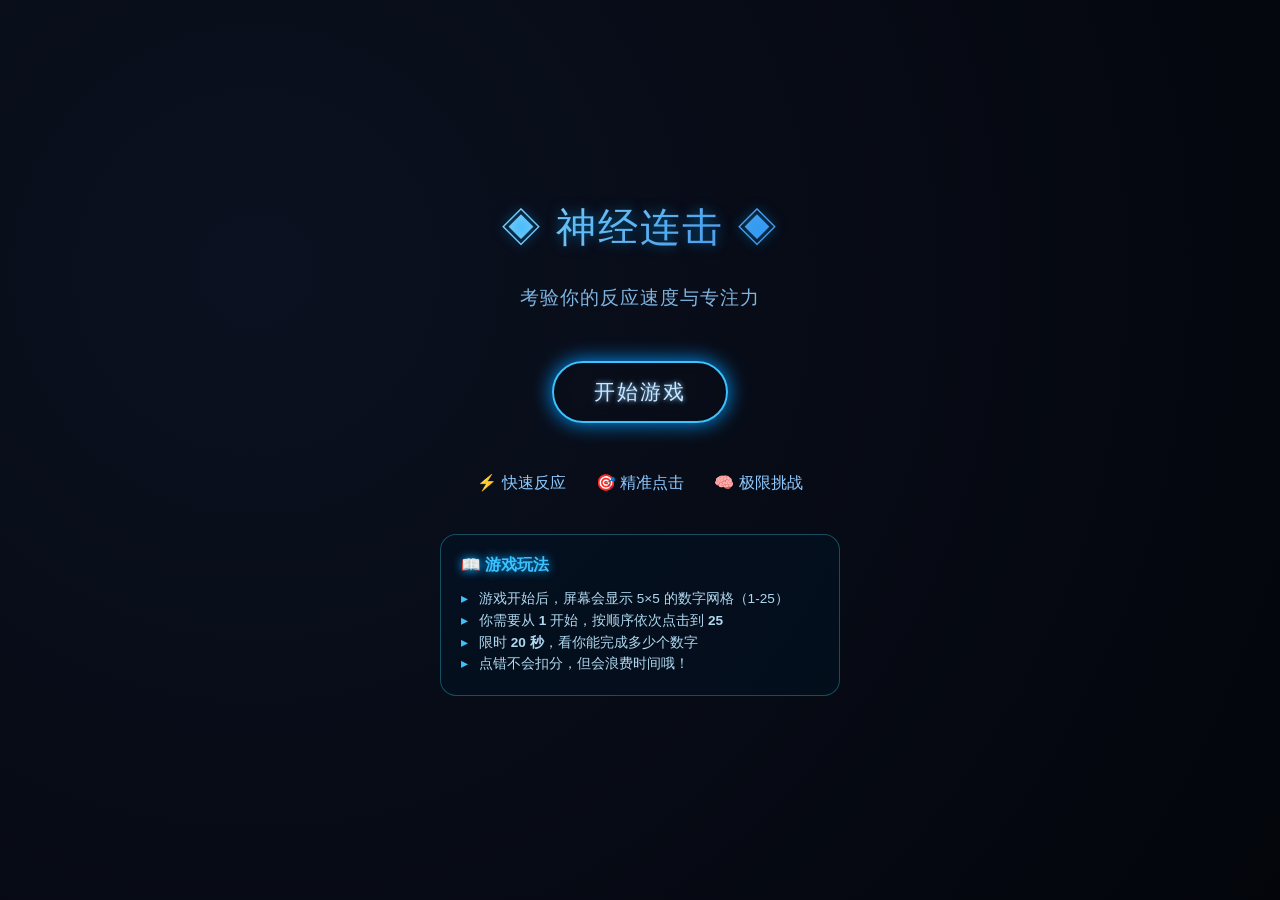
==== commit 7227a21d: "重构为多页面架构并优化游戏体验 - 拆分为首页、游戏页、结果页三个独立页面 - 提取共享样式到 styles.css - 首页增加详细游戏玩法提示 - 游戏进入时显示3秒倒计时遮罩 - 游戏开始后数字" ====
--- a/index.html
+++ b/index.html
@@ -4,675 +4,140 @@
   <meta charset="UTF-8">
   <meta name="viewport" content="width=device-width, initial-scale=1.0, maximum-scale=1.0, user-scalable=no, viewport-fit=cover">
   <title>神经连击 · 极简挑战</title>
+  <link rel="stylesheet" href="styles.css">
   <style>
-    * {
-      box-sizing: border-box;
-      margin: 0;
-      user-select: none;
+    /* 首页特殊样式 */
+    .home-container {
+      text-align: center;
+      padding: 40px 20px;
     }
 
-    body {
-      background: radial-gradient(circle at 20% 30%, #0b1120, #03050b);
-      min-height: 100vh;
-      display: flex;
-      justify-content: center;
-      align-items: flex-start;
-      font-family: 'Inter', 'Segoe UI', -apple-system, BlinkMacSystemFont, sans-serif;
-      padding: 12px;
-      margin: 0;
-      overflow-y: auto;
+    .home-title {
+      font-size: 2.5rem;
+      margin-bottom: 30px;
     }
 
-    .game-container {
-      max-width: 480px;
-      width: 100%;
-      background: transparent;
-      backdrop-filter: none;
-      -webkit-backdrop-filter: none;
-      border-radius: 0;
-      padding: 26px 20px 30px;
-      border: none;
-      box-shadow: none;
-      transition: none;
-      position: relative;
-    }
-
-    h1 {
-      font-weight: 500;
-      font-size: 1.9rem;
-      letter-spacing: 2px;
-      text-transform: uppercase;
-      background: linear-gradient(135deg, #a0e9ff, #6cb4ee, #3f7ee6);
-      -webkit-background-clip: text;
-      background-clip: text;
-      color: transparent;
-      margin-bottom: 18px;
-      text-align: center;
-      text-shadow: 0 0 12px #00a6ff80;
-    }
-
-    /* 计时器面板 — 只显示时间，居中 */
-    .timer-panel {
-      background: rgba(0, 20, 40, 0.5);
-      border-radius: 48px;
-      padding: 10px 20px;
-      margin-bottom: 22px;
-      border: 1px solid rgba(64, 224, 255, 0.4);
-      box-shadow: 0 0 18px #00aaff1a, inset 0 0 6px #00e0ff0d;
-      backdrop-filter: blur(4px);
-      display: flex;
-      justify-content: center;
-      align-items: baseline;
-    }
-
-    .timer-label {
-      font-size: 1rem;
-      font-weight: 500;
-      text-transform: uppercase;
-      letter-spacing: 2px;
-      color: #8dc9ff;
-      text-shadow: 0 0 6px #0af;
-      margin-right: 12px;
-    }
-
-    .timer-value {
-      font-size: 2.2rem;
-      font-weight: 400;
-      line-height: 1.2;
-      color: #e2f0ff;
-      text-shadow: 0 0 15px #3bc0ff, 0 0 30px #1e90ff;
-      font-variant-numeric: tabular-nums;
-    }
-
-    .timer-unit {
-      font-size: 1rem;
-      margin-left: 4px;
-      color: #7bb8ff;
-      text-shadow: 0 0 6px #1e90ff;
-      font-weight: 400;
-    }
-
-    /* 网格区域 — 相对定位用于居中提示 */
-    .grid-wrapper {
-      position: relative;
-      margin-bottom: 20px;
-    }
-
-    .grid-container {
-      display: grid;
-      grid-template-columns: repeat(5, 1fr);
-      gap: 10px;
-      aspect-ratio: 1 / 1;
-    }
-
-    .grid-cell {
-      background: rgba(6, 20, 35, 0.7);
-      backdrop-filter: blur(4px);
-      -webkit-backdrop-filter: blur(4px);
-      border-radius: 18px;
-      border: 1.8px solid rgba(0, 210, 255, 0.5);
-      box-shadow: 0 0 10px #00aaff33, inset 0 0 12px #002b4e;
-      display: flex;
-      align-items: center;
-      justify-content: center;
-      font-weight: 400;
-      font-size: 1.8rem;
-      color: #d6eeff;
-      text-shadow: 0 0 12px #6cd0ff;
-      transition: all 0.08s ease;
-      aspect-ratio: 1 / 1;
-      cursor: pointer;
-      -webkit-tap-highlight-color: transparent;
-    }
-
-    /* 隐藏数字（开始前）显示为 "?" */
-    .grid-cell.hidden-number {
-      color: #5f8aae;
-      text-shadow: 0 0 6px #1e62a0;
-      font-size: 2rem;
-      font-weight: 300;
-    }
-
-    /* 居中可点击引导 — 合并开始功能 */
-    .center-guide {
-      position: absolute;
-      top: 50%;
-      left: 50%;
-      transform: translate(-50%, -50%);
-      font-size: 1.9rem;
-      font-weight: 500;
-      color: #b0e0ff;
-      text-shadow: 0 0 25px #00c8ff, 0 0 40px #0077ff;
-      background: rgba(0, 20, 40, 0.6);
-      backdrop-filter: blur(12px);
-      -webkit-backdrop-filter: blur(12px);
-      padding: 18px 28px;
-      border-radius: 60px;
-      border: 2px solid #3ec2ff;
-      white-space: nowrap;
-      letter-spacing: 3px;
-      z-index: 10;
-      cursor: pointer;
-      box-shadow: 0 0 30px #0099ff;
-      transition: transform 0.15s, box-shadow 0.15s;
-    }
-
-    .center-guide:active {
-      transform: translate(-50%, -48%);
-      box-shadow: 0 0 40px #3ec2ff;
-      background: rgba(20, 50, 80, 0.7);
-    }
-
-    /* 正确/错误闪现 */
-    .grid-cell.correct-flash {
-      background: #0f0f1f !important;
-      border-color: #00ffc3 !important;
-      box-shadow: 0 0 30px #00ffc3, inset 0 0 20px #00aa88 !important;
-      color: #e0fff0 !important;
-      text-shadow: 0 0 20px #aaffdd !important;
-      transform: scale(0.96);
-    }
-
-    .grid-cell.wrong-flash {
-      background: #1a0a0f !important;
-      border-color: #ff3366 !important;
-      box-shadow: 0 0 30px #ff3366, inset 0 0 15px #990033 !important;
-      color: #ffe0e8 !important;
-      text-shadow: 0 0 18px #ff99bb !important;
-      transform: scale(0.96);
-    }
-
-    .game-inactive .grid-cell {
-      opacity: 0.8;
-      border-color: #2e506e;
-      box-shadow: inset 0 0 8px #001e33;
-    }
-
-    /* 消息区仅用于错误提示 */
-    .message-area {
-      margin-top: 16px;
-      min-height: 26px;
-      text-align: center;
-      font-weight: 400;
-      color: #ffaa80;
-      font-size: 0.95rem;
-      text-shadow: 0 0 8px #ff5500;
-      letter-spacing: 0.3px;
-    }
-
-    /* 分享面板 — 无边框，强化等级，弱化得分，按钮下移 */
-    .share-panel {
-      position: absolute;
-      top: 16px;
-      left: 16px;
-      right: 16px;
-      bottom: 16px;
-      background: rgba(5, 18, 30, 0.98);
-      backdrop-filter: blur(30px);
-      -webkit-backdrop-filter: blur(30px);
-      border-radius: 40px;
-      /* 取消边框 */
-      border: none;
-      box-shadow: 0 0 60px #00aaff, inset 0 0 30px #003366;
-      display: flex;
-      flex-direction: column;
-      align-items: center;
-      justify-content: center;
-      padding: 40px 24px;
-      z-index: 50;
-      transition: opacity 0.25s;
-    }
-
-    .share-panel.hidden {
-      display: none;
-    }
-
-    .share-rank-icon {
-      font-size: 6rem;
-      margin-bottom: 20px;
-      filter: drop-shadow(0 0 30px cyan);
-    }
-
-    /* 得分行：标签和分数在同一行，字体完全一致 */
-    .share-score-row {
-      display: flex;
-      align-items: baseline;
-      justify-content: center;
-      gap: 8px;
-      margin-bottom: 25px;
-    }
-
-    .share-score-label,
-    .share-score-value {
-      font-size: 2.2rem;
-      font-weight: 300;
-      color: #b0c8e0;
-      text-shadow: 0 0 15px #1e62a0;
-      line-height: 1;
-    }
-
-    /* 等级强化：更大更亮 */
-    .share-rank-title {
-      font-size: 2.8rem;
-      font-weight: 500;
-      color: #e0f0ff;
-      text-shadow: 0 0 30px #3ec2ff, 0 0 60px #1e90ff;
-      margin: 10px 0 8px;
-      text-align: center;
-      letter-spacing: 2px;
-    }
-
-    .share-subtitle {
+    .home-subtitle {
       font-size: 1.2rem;
       color: #7fb4e0;
-      margin-bottom: 40px;  /* 增加底部间距，让按钮更靠下 */
+      margin-bottom: 50px;
       letter-spacing: 1px;
     }
 
-    /* 再来一局按钮缩小、不加粗、向下移动 */
-    .share-btn {
+    .start-btn {
       background: transparent;
       border: 2px solid #3ec2ff;
       color: #cce6ff;
-      padding: 10px 28px;
+      padding: 15px 40px;
       border-radius: 50px;
-      font-size: 1.1rem;
+      font-size: 1.3rem;
       font-weight: 400;
-      margin-top: 30px;      /* 进一步下移 */
       box-shadow: 0 0 20px #0099ff;
       cursor: pointer;
       backdrop-filter: blur(8px);
       transition: all 0.15s;
       text-shadow: 0 0 5px #7fc9ff;
+      letter-spacing: 2px;
     }
 
-    .share-btn:active {
+    .start-btn:active {
       background: #1a4466;
       border-color: #a0e0ff;
       box-shadow: 0 0 30px #3ec2ff;
       transform: translateY(3px);
     }
 
-    /* 小屏适配 */
-    @media (max-width: 420px) {
-      .game-container { padding: 20px 14px 24px; }
-      h1 { font-size: 1.6rem; }
-      .timer-value { font-size: 1.8rem; }
-      .grid-cell { font-size: 1.4rem; border-radius: 16px; }
-      .center-guide { font-size: 1.4rem; padding: 14px 20px; white-space: nowrap; }
-      .share-rank-icon { font-size: 5rem; }
-      .share-score-label,
-      .share-score-value { font-size: 1.8rem; }
-      .share-rank-title { font-size: 2.2rem; }
-      .share-btn { font-size: 1rem; padding: 8px 24px; }
+    .home-features {
+      margin-top: 50px;
+      display: flex;
+      justify-content: center;
+      gap: 30px;
+      flex-wrap: wrap;
     }
 
-    @media (max-width: 360px) {
-      .game-container { padding: 16px 10px 20px; }
-      .timer-value { font-size: 1.5rem; }
-      .grid-cell { font-size: 1.2rem; }
-      .center-guide { font-size: 1.2rem; padding: 10px 16px; }
-      .share-rank-title { font-size: 1.9rem; }
+    .feature-item {
+      font-size: 1rem;
+      color: #8dc9ff;
+    }
+
+    /* 游戏玩法提示 */
+    .game-rules {
+      margin-top: 40px;
+      padding: 20px;
+      background: rgba(0, 20, 40, 0.4);
+      border-radius: 16px;
+      border: 1px solid rgba(64, 224, 255, 0.3);
+      text-align: left;
+    }
+
+    .game-rules h3 {
+      font-size: 1rem;
+      color: #3ec2ff;
+      margin-bottom: 12px;
+      text-align: left;
+      text-shadow: 0 0 10px #00aaff;
+    }
+
+    .game-rules ul {
+      list-style: none;
+      padding: 0;
+      margin: 0;
+    }
+
+    .game-rules li {
+      font-size: 0.85rem;
+      color: #b0d8f0;
+      line-height: 1.6;
+      padding-left: 18px;
+      position: relative;
+    }
+
+    .game-rules li::before {
+      content: '▸';
+      position: absolute;
+      left: 0;
+      color: #3ec2ff;
+    }
+
+    @media (max-width: 420px) {
+      .home-title { font-size: 2rem; }
+      .start-btn { font-size: 1.1rem; padding: 12px 32px; }
+      .game-rules { padding: 12px; }
+      .game-rules h3 { font-size: 0.9rem; }
+      .game-rules li { font-size: 0.75rem; }
     }
   </style>
 </head>
 <body>
-<div class="game-container" id="gameContainer">
-  <h1>◈ 神经连击 ◈</h1>
+<div class="game-container">
+  <div class="home-container">
+    <h1 class="home-title">◈ 神经连击 ◈</h1>
+    <p class="home-subtitle">考验你的反应速度与专注力</p>
 
-  <!-- 主游戏区域 -->
-  <div id="gameMainArea">
-    <div class="timer-panel">
-      <span class="timer-label">⚡ 剩余时间</span>
-      <span class="timer-value" id="timerDisplay">20.00<span class="timer-unit">秒</span></span>
+    <button class="start-btn" id="startBtn">开始游戏</button>
+
+    <div class="home-features">
+      <div class="feature-item">⚡ 快速反应</div>
+      <div class="feature-item">🎯 精准点击</div>
+      <div class="feature-item">🧠 极限挑战</div>
     </div>
 
-    <div class="grid-wrapper">
-      <div class="grid-container" id="gridContainer"></div>
-      <div class="center-guide" id="centerGuide">⚡ 点击开始 · 依次连击 ⚡</div>
+    <div class="game-rules">
+      <h3>📖 游戏玩法</h3>
+      <ul>
+        <li>游戏开始后，屏幕会显示 5×5 的数字网格（1-25）</li>
+        <li>你需要从 <strong>1</strong> 开始，按顺序依次点击到 <strong>25</strong></li>
+        <li>限时 <strong>20 秒</strong>，看你能完成多少个数字</li>
+        <li>点错不会扣分，但会浪费时间哦！</li>
+      </ul>
     </div>
-
-    <div class="message-area" id="messageArea"></div>
-  </div>
-
-  <!-- 分享面板 (无边框) -->
-  <div class="share-panel" id="sharePanel">
-    <div class="share-rank-icon" id="shareIcon">🧠</div>
-    
-    <!-- 得分与数字同行，样式一致 -->
-    <div class="share-score-row">
-      <span class="share-score-label">得分</span>
-      <span class="share-score-value" id="shareScore">0</span>
-    </div>
-
-    <div class="share-rank-title" id="shareRankTitle">入门神经元</div>
-    <div class="share-subtitle" id="shareSubtitle">—— 继续同步 ——</div>
-    <button class="share-btn" id="playAgainBtn">↻ 再来一局</button>
   </div>
 </div>
 
 <script>
-  (function(){
-    "use strict";
-
-    const SIZE = 5;
-    const TOTAL_CELLS = 25;
-    const INIT_TIME = 20.0;
-
-    let board = [];
-    let expectedNumber = 1;
-    let timeLeft = INIT_TIME;
-    let gameActive = false;
-    let gameFinished = false;
-    let timerInterval = null;
-    const TIMER_INTERVAL_MS = 20;
-
-    // 音效
-    let audioCtx = null;
-    function initAudio() {
-      if (audioCtx) return audioCtx;
-      try {
-        audioCtx = new (window.AudioContext || window.webkitAudioContext)();
-      } catch(e) {}
-      return audioCtx;
-    }
-    function playCorrectSound() {
-      const ctx = initAudio();
-      if (!ctx) return;
-      if (ctx.state === 'suspended') ctx.resume().then(() => playTone(ctx, 880, 0.09, 'sine', 0.15, 1320));
-      else playTone(ctx, 880, 0.09, 'sine', 0.15, 1320);
-    }
-    function playWrongSound() {
-      const ctx = initAudio();
-      if (!ctx) return;
-      if (ctx.state === 'suspended') ctx.resume().then(() => playTone(ctx, 280, 0.15, 'sawtooth', 0.2, 220));
-      else playTone(ctx, 280, 0.15, 'sawtooth', 0.2, 220);
-    }
-    function playTone(ctx, freq, duration, type='sine', volume=0.18, endFreq=null) {
-      const now = ctx.currentTime;
-      const osc = ctx.createOscillator();
-      const gain = ctx.createGain();
-      osc.type = type;
-      osc.frequency.setValueAtTime(freq, now);
-      if (endFreq) osc.frequency.exponentialRampToValueAtTime(endFreq, now + duration);
-      gain.gain.setValueAtTime(volume, now);
-      gain.gain.exponentialRampToValueAtTime(0.001, now + duration);
-      osc.connect(gain).connect(ctx.destination);
-      osc.start();
-      osc.stop(now + duration);
-    }
-
-    const gridEl = document.getElementById('gridContainer');
-    const timerDisplay = document.getElementById('timerDisplay');
-    const messageArea = document.getElementById('messageArea');
-    const centerGuide = document.getElementById('centerGuide');
-    const gameContainer = document.getElementById('gameContainer');
-    const gameMainArea = document.getElementById('gameMainArea');
-    const sharePanel = document.getElementById('sharePanel');
-    const playAgainBtn = document.getElementById('playAgainBtn');
-
-    const shareIcon = document.getElementById('shareIcon');
-    const shareScore = document.getElementById('shareScore');
-    const shareRankTitle = document.getElementById('shareRankTitle');
-    const shareSubtitle = document.getElementById('shareSubtitle');
-
-    function shuffleArray(arr) {
-      for (let i = arr.length - 1; i > 0; i--) {
-        const j = Math.floor(Math.random() * (i + 1));
-        [arr[i], arr[j]] = [arr[j], arr[i]];
-      }
-      return arr;
-    }
-
-    function generateRandomBoard() {
-      const numbers = Array.from({ length: TOTAL_CELLS }, (_, i) => i + 1);
-      shuffleArray(numbers);
-      const newBoard = [];
-      for (let i = 0; i < SIZE; i++) {
-        const row = [];
-        for (let j = 0; j < SIZE; j++) {
-          row.push({ number: numbers[i * SIZE + j] });
-        }
-        newBoard.push(row);
-      }
-      return newBoard;
-    }
-
-    function resetBoardData() {
-      board = generateRandomBoard();
-      expectedNumber = 1;
-    }
-
-    function renderGrid() {
-      gridEl.innerHTML = '';
-      const hideNumbers = (!gameActive && !gameFinished);
-      
-      for (let r = 0; r < SIZE; r++) {
-        for (let c = 0; c < SIZE; c++) {
-          const cell = document.createElement('div');
-          cell.className = 'grid-cell';
-          if (hideNumbers) {
-            cell.classList.add('hidden-number');
-            cell.textContent = '?';
-          } else {
-            cell.textContent = board[r][c].number;
-          }
-          cell.dataset.row = r;
-          cell.dataset.col = c;
-          cell.dataset.number = board[r][c].number;
-          gridEl.appendChild(cell);
-        }
-      }
-      
-      if (!gameActive && !gameFinished) {
-        centerGuide.style.display = 'block';
-        centerGuide.textContent = '⚡ 点击开始 · 依次连击 ⚡';
-      } else {
-        centerGuide.style.display = 'none';
-      }
-      
-      updateBodyClass();
-    }
-
-    function formatTime(seconds) {
-      if (seconds < 0) seconds = 0;
-      const secs = Math.floor(seconds);
-      const hundredths = Math.floor((seconds - secs) * 100);
-      return `${secs}.${hundredths.toString().padStart(2, '0')}<span class="timer-unit">秒</span>`;
-    }
-
-    function updateTimerUI() {
-      timerDisplay.innerHTML = formatTime(timeLeft);
-    }
-
-    function updateFinishedClass() {
-      if (gameFinished || timeLeft <= 0) {
-        gameContainer.classList.add('game-finished');
-      } else {
-        gameContainer.classList.remove('game-finished');
-      }
-    }
-
-    function updateBodyClass() {
-      if (!gameActive || gameFinished) {
-        gameContainer.classList.add('game-inactive');
-      } else {
-        gameContainer.classList.remove('game-inactive');
-      }
-    }
-
-    function stopTimer() {
-      if (timerInterval) {
-        clearInterval(timerInterval);
-        timerInterval = null;
-      }
-    }
-
-    function proceedToShare() {
-      stopTimer();
-      gameActive = false;
-      gameFinished = true;
-      updateBodyClass();
-      updateFinishedClass();
-      renderGrid();
-      showSharePanel();
-    }
-
-    function startCountdown() {
-      if (timerInterval) stopTimer();
-      timerInterval = setInterval(() => {
-        if (!gameActive) {
-          stopTimer();
-          return;
-        }
-        const decrement = TIMER_INTERVAL_MS / 1000;
-        timeLeft = Math.max(0, timeLeft - decrement);
-        updateTimerUI();
-        
-        if (timeLeft <= 0.005) {
-          timeLeft = 0;
-          updateTimerUI();
-          proceedToShare();
-        }
-      }, TIMER_INTERVAL_MS);
-    }
-
-    function finishGameVictory() {
-      proceedToShare();
-    }
-
-    function flashCell(cellElement, type) {
-      if (!cellElement) return;
-      const flashClass = type === 'correct' ? 'correct-flash' : 'wrong-flash';
-      cellElement.classList.add(flashClass);
-      setTimeout(() => cellElement.classList.remove(flashClass), 200);
-    }
-
-    function handleCorrectClick(row, col, cellElement) {
-      expectedNumber++;
-      flashCell(cellElement, 'correct');
-      playCorrectSound();
-      if (expectedNumber > TOTAL_CELLS) {
-        finishGameVictory();
-      } else {
-        messageArea.textContent = `⚡ 下一个 ${expectedNumber}`;
-      }
-    }
-
-    function onGridClick(e) {
-      const cell = e.target.closest('.grid-cell');
-      if (!cell) return;
-      if (!gameActive || gameFinished) {
-        messageArea.textContent = '⏳ 点击上方「开始」';
-        return;
-      }
-      const row = parseInt(cell.dataset.row);
-      const col = parseInt(cell.dataset.col);
-      const clickedNumber = board[row][col].number;
-      if (clickedNumber === expectedNumber) {
-        handleCorrectClick(row, col, cell);
-      } else {
-        flashCell(cell, 'wrong');
-        playWrongSound();
-        messageArea.textContent = `❌ 应该点击 ${expectedNumber}`;
-      }
-    }
-
-    function fullReset() {
-      stopTimer();
-      gameActive = false;
-      gameFinished = false;
-      resetBoardData();
-      timeLeft = INIT_TIME;
-      renderGrid();
-      updateTimerUI();
-      updateBodyClass();
-      updateFinishedClass();
-      messageArea.textContent = '';
-      // 确保分享面板完全隐藏，游戏区域显示
-      if (sharePanel) {
-        sharePanel.classList.add('hidden');
-        sharePanel.style.display = 'none';
-      }
-      if (gameMainArea) {
-        gameMainArea.style.display = 'block';
-      }
-    }
-
-    function startGame() {
-      if (gameActive) return;
-      if (timeLeft <= 0 || expectedNumber > TOTAL_CELLS || gameFinished) {
-        fullReset();
-        setTimeout(startGame, 20);
-        return;
-      }
-      gameActive = true;
-      gameFinished = false;
-      messageArea.textContent = `🎯 从 1 开始 · 快！`;
-      updateBodyClass();
-      updateFinishedClass();
-      renderGrid();
-      if (timeLeft > 0) startCountdown();
-      updateTimerUI();
-    }
-
-    function getRankFromScore(score) {
-      if (score <= 5) return { title: '🧬 入门神经元', icon: '🦠', sub: '突触还没长全' };
-      if (score <= 10) return { title: '⚡ 突触学徒', icon: '🔌', sub: '偶尔漏电' };
-      if (score <= 15) return { title: '🌐 神经漫游者', icon: '🧿', sub: '信号开始清晰' };
-      if (score <= 20) return { title: '🚀 超频意识', icon: '💫', sub: '接近光速反应' };
-      return { title: '🧠 全脑同步大师', icon: '♾️', sub: '已解锁终极专注' };
-    }
-
-    function updateSharePanel() {
-      const score = Math.max(0, expectedNumber - 1);
-      const rank = getRankFromScore(score);
-      shareScore.textContent = score;
-      shareIcon.textContent = rank.icon;
-      shareRankTitle.textContent = rank.title;
-      shareSubtitle.textContent = `—— ${rank.sub} ——`;
-    }
-
-    function showSharePanel() {
-      updateSharePanel();
-      gameMainArea.style.display = 'none';
-      sharePanel.classList.remove('hidden');
-    }
-
-    function hideSharePanel() {
-      sharePanel.classList.add('hidden');
-      gameMainArea.style.display = 'block';
-    }
-
-    function initApp() {
-      resetBoardData();
-      timeLeft = INIT_TIME;
-      gameActive = false;
-      gameFinished = false;
-      renderGrid();
-      updateTimerUI();
-      updateBodyClass();
-      updateFinishedClass();
-      messageArea.textContent = '';
-      
-      gridEl.addEventListener('click', onGridClick);
-      
-      centerGuide.addEventListener('click', (e) => {
-        e.stopPropagation();
-        startGame();
-      });
-      
-      playAgainBtn.addEventListener('click', () => {
-        fullReset();
-      });
-      
-      sharePanel.classList.add('hidden');
-      gameMainArea.style.display = 'block';
-    }
-
-    initApp();
-    window.addEventListener('touchstart', ()=>{}, { passive: true });
-  })();
+  document.getElementById('startBtn').addEventListener('click', () => {
+    window.location.href = 'game.html';
+  });
 </script>
 </body>
 </html>
--- a/styles.css
+++ b/styles.css
@@ -0,0 +1,364 @@
+* {
+  box-sizing: border-box;
+  margin: 0;
+  user-select: none;
+}
+
+body {
+  background: radial-gradient(circle at 20% 30%, #0b1120, #03050b);
+  min-height: 100vh;
+  display: flex;
+  justify-content: center;
+  align-items: center;
+  font-family: 'Inter', 'Segoe UI', -apple-system, BlinkMacSystemFont, sans-serif;
+  padding: 12px;
+  margin: 0;
+  overflow-y: auto;
+}
+
+.game-container {
+  max-width: 480px;
+  width: 100%;
+  background: transparent;
+  backdrop-filter: none;
+  -webkit-backdrop-filter: none;
+  border-radius: 0;
+  padding: 26px 20px 30px;
+  border: none;
+  box-shadow: none;
+  transition: none;
+  position: relative;
+  margin: auto 0;
+}
+
+h1 {
+  font-weight: 500;
+  font-size: 1.9rem;
+  letter-spacing: 2px;
+  text-transform: uppercase;
+  background: linear-gradient(135deg, #a0e9ff, #6cb4ee, #3f7ee6);
+  -webkit-background-clip: text;
+  background-clip: text;
+  color: transparent;
+  margin-bottom: 18px;
+  text-align: center;
+  text-shadow: 0 0 12px #00a6ff80;
+}
+
+/* 计时器面板 */
+.timer-panel {
+  background: rgba(0, 20, 40, 0.5);
+  border-radius: 48px;
+  padding: 10px 20px;
+  margin-bottom: 22px;
+  border: 1px solid rgba(64, 224, 255, 0.4);
+  box-shadow: 0 0 18px #00aaff1a, inset 0 0 6px #00e0ff0d;
+  backdrop-filter: blur(4px);
+  display: flex;
+  justify-content: center;
+  align-items: baseline;
+}
+
+.timer-label {
+  font-size: 1rem;
+  font-weight: 500;
+  text-transform: uppercase;
+  letter-spacing: 2px;
+  color: #8dc9ff;
+  text-shadow: 0 0 6px #0af;
+  margin-right: 12px;
+}
+
+.timer-value {
+  font-size: 2.2rem;
+  font-weight: 400;
+  line-height: 1.2;
+  color: #e2f0ff;
+  text-shadow: 0 0 15px #3bc0ff, 0 0 30px #1e90ff;
+  font-variant-numeric: tabular-nums;
+}
+
+.timer-unit {
+  font-size: 1rem;
+  margin-left: 4px;
+  color: #7bb8ff;
+  text-shadow: 0 0 6px #1e90ff;
+  font-weight: 400;
+}
+
+/* 网格区域 */
+.grid-wrapper {
+  position: relative;
+  margin-bottom: 20px;
+}
+
+.grid-container {
+  display: grid;
+  grid-template-columns: repeat(5, 1fr);
+  gap: 10px;
+  aspect-ratio: 1 / 1;
+}
+
+.grid-cell {
+  background: rgba(6, 20, 35, 0.7);
+  backdrop-filter: blur(4px);
+  -webkit-backdrop-filter: blur(4px);
+  border-radius: 18px;
+  border: 1.8px solid rgba(0, 210, 255, 0.5);
+  box-shadow: 0 0 10px #00aaff33, inset 0 0 12px #002b4e;
+  display: flex;
+  align-items: center;
+  justify-content: center;
+  font-weight: 400;
+  font-size: 1.8rem;
+  color: #d6eeff;
+  text-shadow: 0 0 12px #6cd0ff;
+  transition: all 0.08s ease;
+  aspect-ratio: 1 / 1;
+  cursor: pointer;
+  -webkit-tap-highlight-color: transparent;
+}
+
+.grid-cell.hidden-number {
+  color: #5f8aae;
+  text-shadow: 0 0 6px #1e62a0;
+  font-size: 2rem;
+  font-weight: 300;
+}
+
+.center-guide {
+  position: absolute;
+  top: 50%;
+  left: 50%;
+  transform: translate(-50%, -50%);
+  font-size: 1.9rem;
+  font-weight: 500;
+  color: #b0e0ff;
+  text-shadow: 0 0 25px #00c8ff, 0 0 40px #0077ff;
+  background: rgba(0, 20, 40, 0.6);
+  backdrop-filter: blur(12px);
+  -webkit-backdrop-filter: blur(12px);
+  padding: 18px 28px;
+  border-radius: 60px;
+  border: 2px solid #3ec2ff;
+  white-space: nowrap;
+  letter-spacing: 3px;
+  z-index: 10;
+  cursor: pointer;
+  box-shadow: 0 0 30px #0099ff;
+  transition: transform 0.15s, box-shadow 0.15s;
+}
+
+.center-guide:active {
+  transform: translate(-50%, -48%);
+  box-shadow: 0 0 40px #3ec2ff;
+  background: rgba(20, 50, 80, 0.7);
+}
+
+.grid-cell.correct-flash {
+  background: #0f0f1f !important;
+  border-color: #00ffc3 !important;
+  box-shadow: 0 0 30px #00ffc3, inset 0 0 20px #00aa88 !important;
+  color: #e0fff0 !important;
+  text-shadow: 0 0 20px #aaffdd !important;
+  transform: scale(0.96);
+}
+
+.grid-cell.wrong-flash {
+  background: #1a0a0f !important;
+  border-color: #ff3366 !important;
+  box-shadow: 0 0 30px #ff3366, inset 0 0 15px #990033 !important;
+  color: #ffe0e8 !important;
+  text-shadow: 0 0 18px #ff99bb !important;
+  transform: scale(0.96);
+}
+
+.game-inactive .grid-cell {
+  opacity: 0.8;
+  border-color: #2e506e;
+  box-shadow: inset 0 0 8px #001e33;
+}
+
+.message-area {
+  margin-top: 16px;
+  min-height: 26px;
+  text-align: center;
+  font-weight: 400;
+  color: #ffaa80;
+  font-size: 0.95rem;
+  text-shadow: 0 0 8px #ff5500;
+  letter-spacing: 0.3px;
+}
+
+/* 游戏玩法提示 */
+.game-hint {
+  margin-top: 20px;
+  padding: 12px 16px;
+  background: rgba(0, 20, 40, 0.4);
+  border-radius: 12px;
+  border: 1px solid rgba(64, 224, 255, 0.3);
+  text-align: center;
+}
+
+.game-hint p {
+  font-size: 0.9rem;
+  color: #8dc9ff;
+  line-height: 1.5;
+  margin: 0;
+}
+
+/* 3秒倒计时遮罩 */
+.countdown-overlay {
+  position: absolute;
+  top: 0;
+  left: 0;
+  right: 0;
+  bottom: 0;
+  background: rgba(3, 5, 11, 0.95);
+  backdrop-filter: blur(10px);
+  -webkit-backdrop-filter: blur(10px);
+  display: flex;
+  flex-direction: column;
+  align-items: center;
+  justify-content: center;
+  z-index: 100;
+  transition: opacity 0.3s;
+}
+
+.countdown-overlay.hidden {
+  opacity: 0;
+  pointer-events: none;
+}
+
+.countdown-number {
+  font-size: 8rem;
+  font-weight: 500;
+  color: #3ec2ff;
+  text-shadow: 0 0 40px #00aaff, 0 0 80px #0077ff;
+  animation: pulse 0.8s ease-in-out infinite;
+  line-height: 1;
+}
+
+@keyframes pulse {
+  0%, 100% { transform: scale(1); opacity: 1; }
+  50% { transform: scale(1.15); opacity: 0.8; }
+}
+
+.countdown-text {
+  font-size: 1.3rem;
+  color: #8dc9ff;
+  margin-top: 20px;
+  letter-spacing: 3px;
+  text-shadow: 0 0 10px #00aaff;
+}
+
+/* 分享/结果面板 */
+.share-panel {
+  position: absolute;
+  top: 16px;
+  left: 16px;
+  right: 16px;
+  bottom: 16px;
+  background: rgba(5, 18, 30, 0.98);
+  backdrop-filter: blur(30px);
+  -webkit-backdrop-filter: blur(30px);
+  border-radius: 40px;
+  border: none;
+  box-shadow: 0 0 60px #00aaff, inset 0 0 30px #003366;
+  display: flex;
+  flex-direction: column;
+  align-items: center;
+  justify-content: center;
+  padding: 40px 24px;
+  z-index: 50;
+  transition: opacity 0.25s;
+}
+
+.share-panel.hidden {
+  display: none;
+}
+
+.share-rank-icon {
+  font-size: 6rem;
+  margin-bottom: 20px;
+  filter: drop-shadow(0 0 30px cyan);
+}
+
+.share-score-row {
+  display: flex;
+  align-items: baseline;
+  justify-content: center;
+  gap: 8px;
+  margin-bottom: 25px;
+}
+
+.share-score-label,
+.share-score-value {
+  font-size: 2.2rem;
+  font-weight: 300;
+  color: #b0c8e0;
+  text-shadow: 0 0 15px #1e62a0;
+  line-height: 1;
+}
+
+.share-rank-title {
+  font-size: 2.8rem;
+  font-weight: 500;
+  color: #e0f0ff;
+  text-shadow: 0 0 30px #3ec2ff, 0 0 60px #1e90ff;
+  margin: 10px 0 8px;
+  text-align: center;
+  letter-spacing: 2px;
+}
+
+.share-subtitle {
+  font-size: 1.2rem;
+  color: #7fb4e0;
+  margin-bottom: 40px;
+  letter-spacing: 1px;
+}
+
+.share-btn {
+  background: transparent;
+  border: 2px solid #3ec2ff;
+  color: #cce6ff;
+  padding: 10px 28px;
+  border-radius: 50px;
+  font-size: 1.1rem;
+  font-weight: 400;
+  margin-top: 30px;
+  box-shadow: 0 0 20px #0099ff;
+  cursor: pointer;
+  backdrop-filter: blur(8px);
+  transition: all 0.15s;
+  text-shadow: 0 0 5px #7fc9ff;
+}
+
+.share-btn:active {
+  background: #1a4466;
+  border-color: #a0e0ff;
+  box-shadow: 0 0 30px #3ec2ff;
+  transform: translateY(3px);
+}
+
+/* 小屏适配 */
+@media (max-width: 420px) {
+  .game-container { padding: 20px 14px 24px; }
+  h1 { font-size: 1.6rem; }
+  .timer-value { font-size: 1.8rem; }
+  .grid-cell { font-size: 1.4rem; border-radius: 16px; }
+  .center-guide { font-size: 1.4rem; padding: 14px 20px; white-space: nowrap; }
+  .share-rank-icon { font-size: 5rem; }
+  .share-score-label,
+  .share-score-value { font-size: 1.8rem; }
+  .share-rank-title { font-size: 2.2rem; }
+  .share-btn { font-size: 1rem; padding: 8px 24px; }
+}
+
+@media (max-width: 360px) {
+  .game-container { padding: 16px 10px 20px; }
+  .timer-value { font-size: 1.5rem; }
+  .grid-cell { font-size: 1.2rem; }
+  .center-guide { font-size: 1.2rem; padding: 10px 16px; }
+  .share-rank-title { font-size: 1.9rem; }
+}
